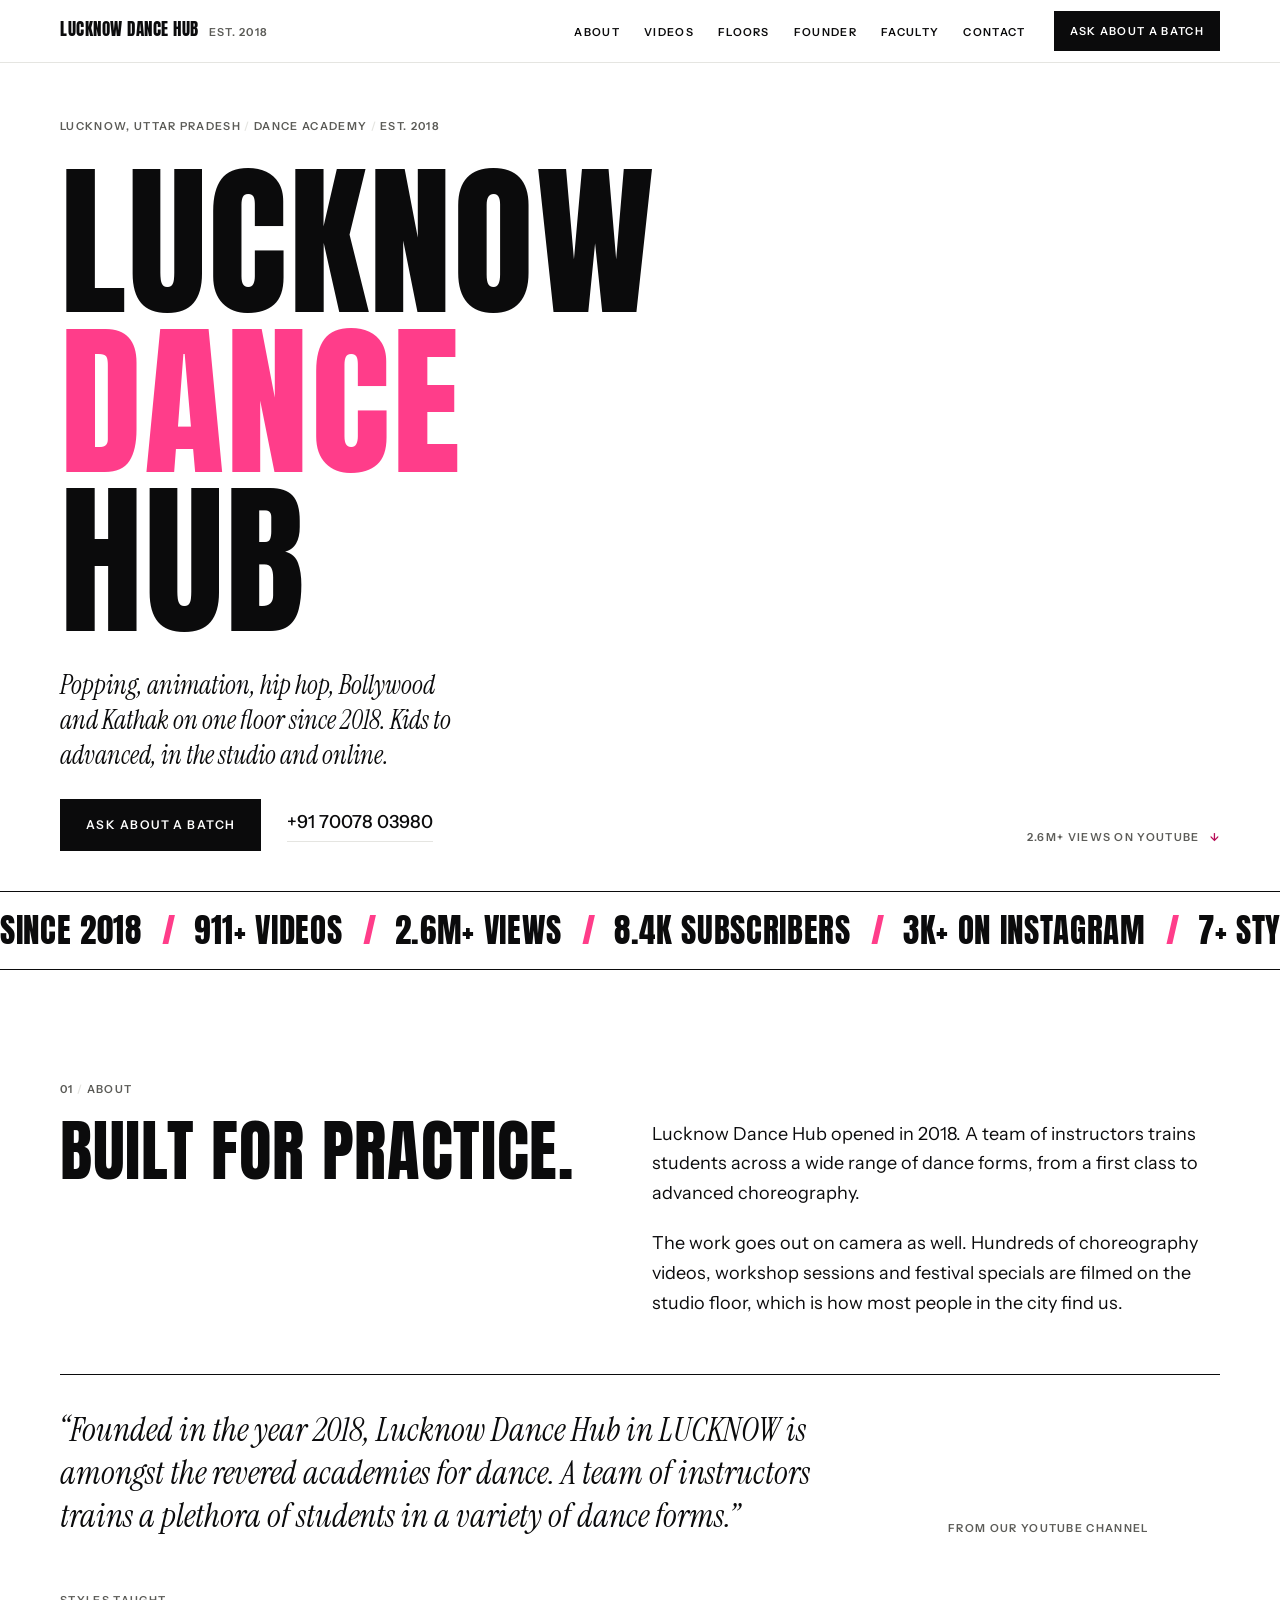
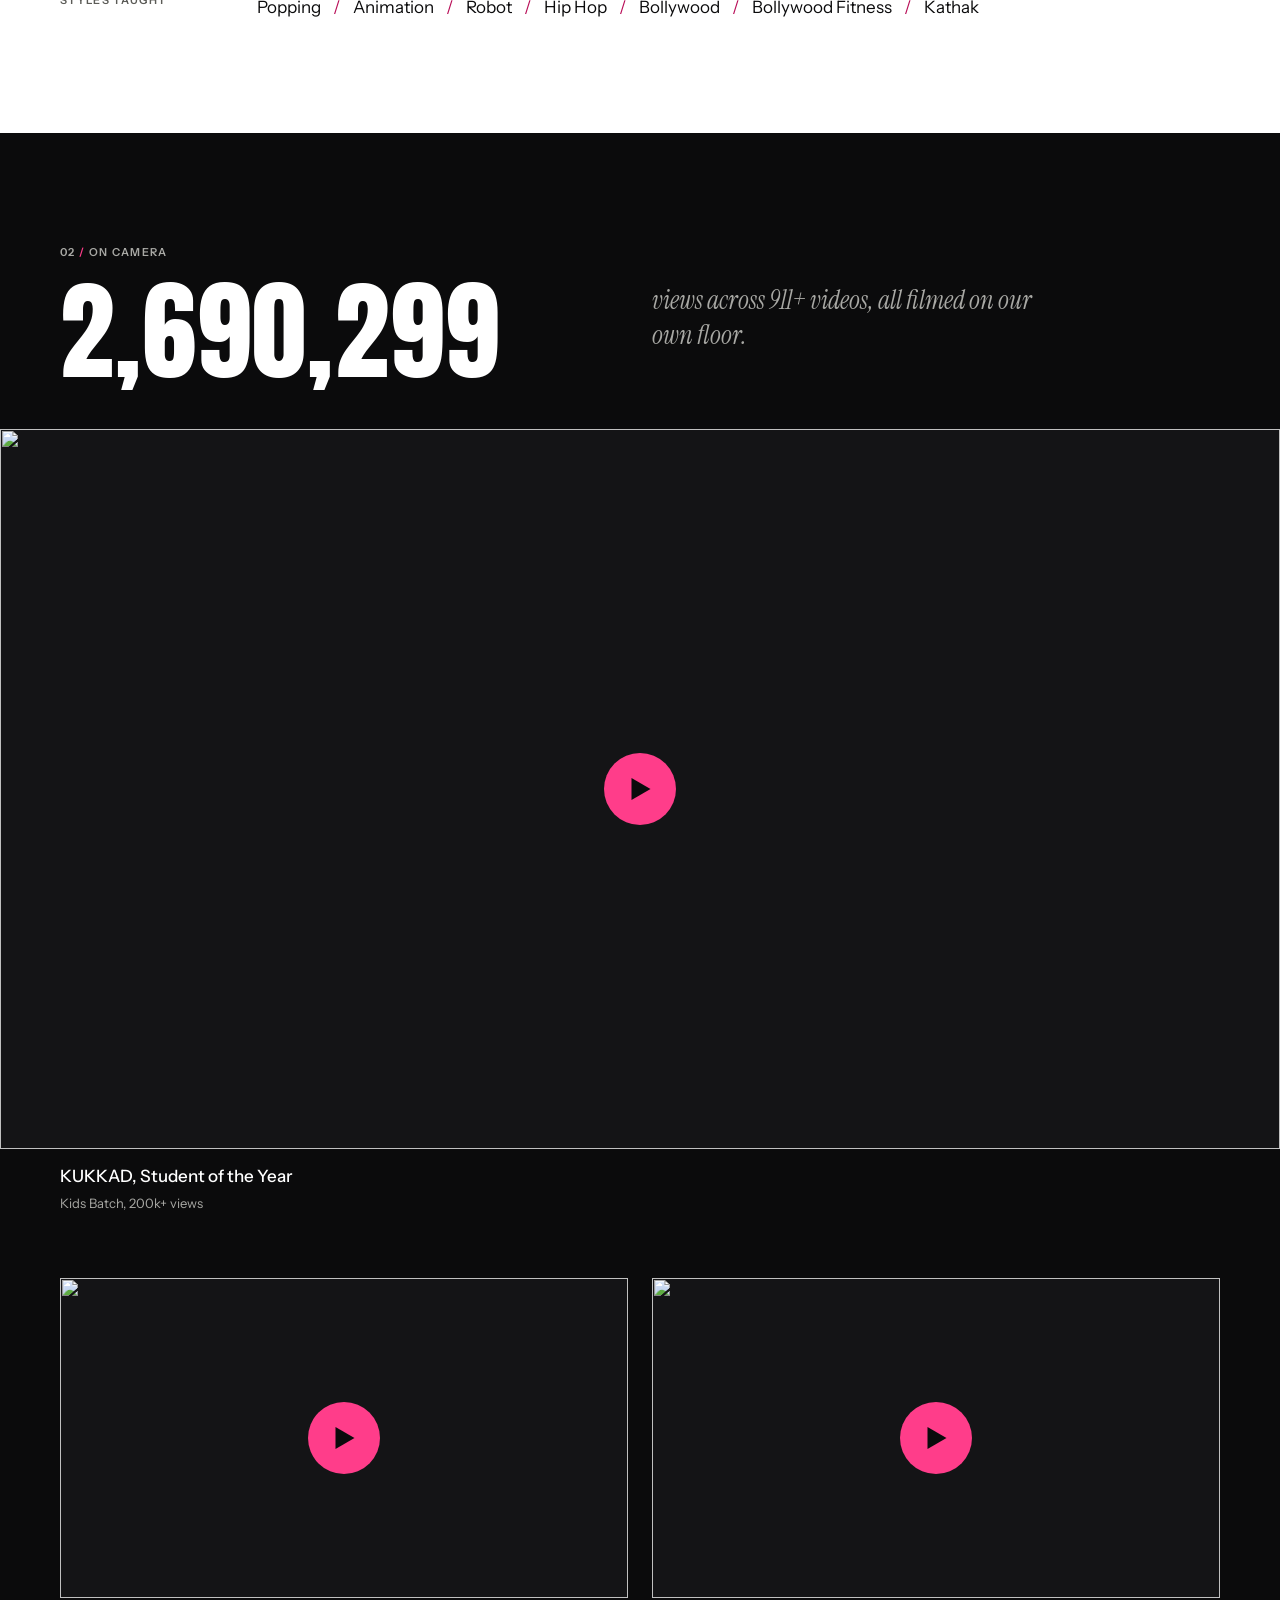
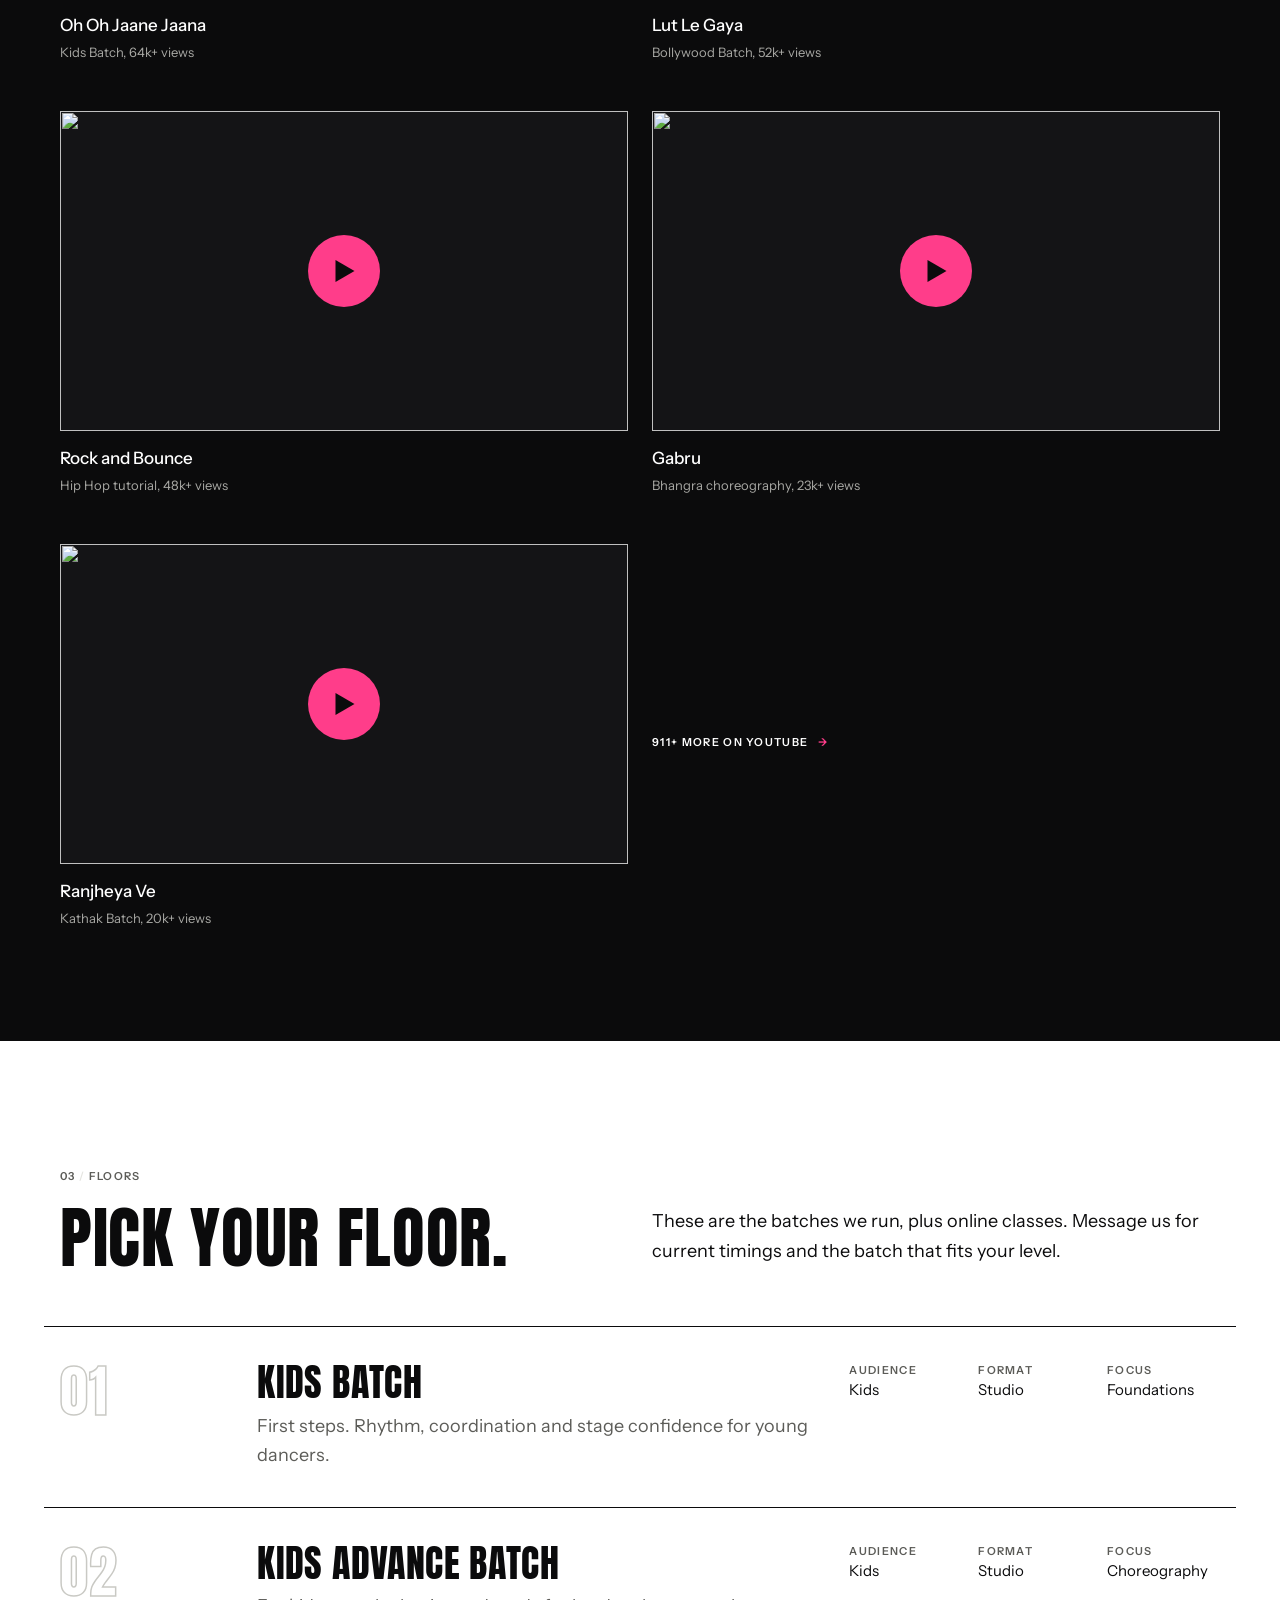
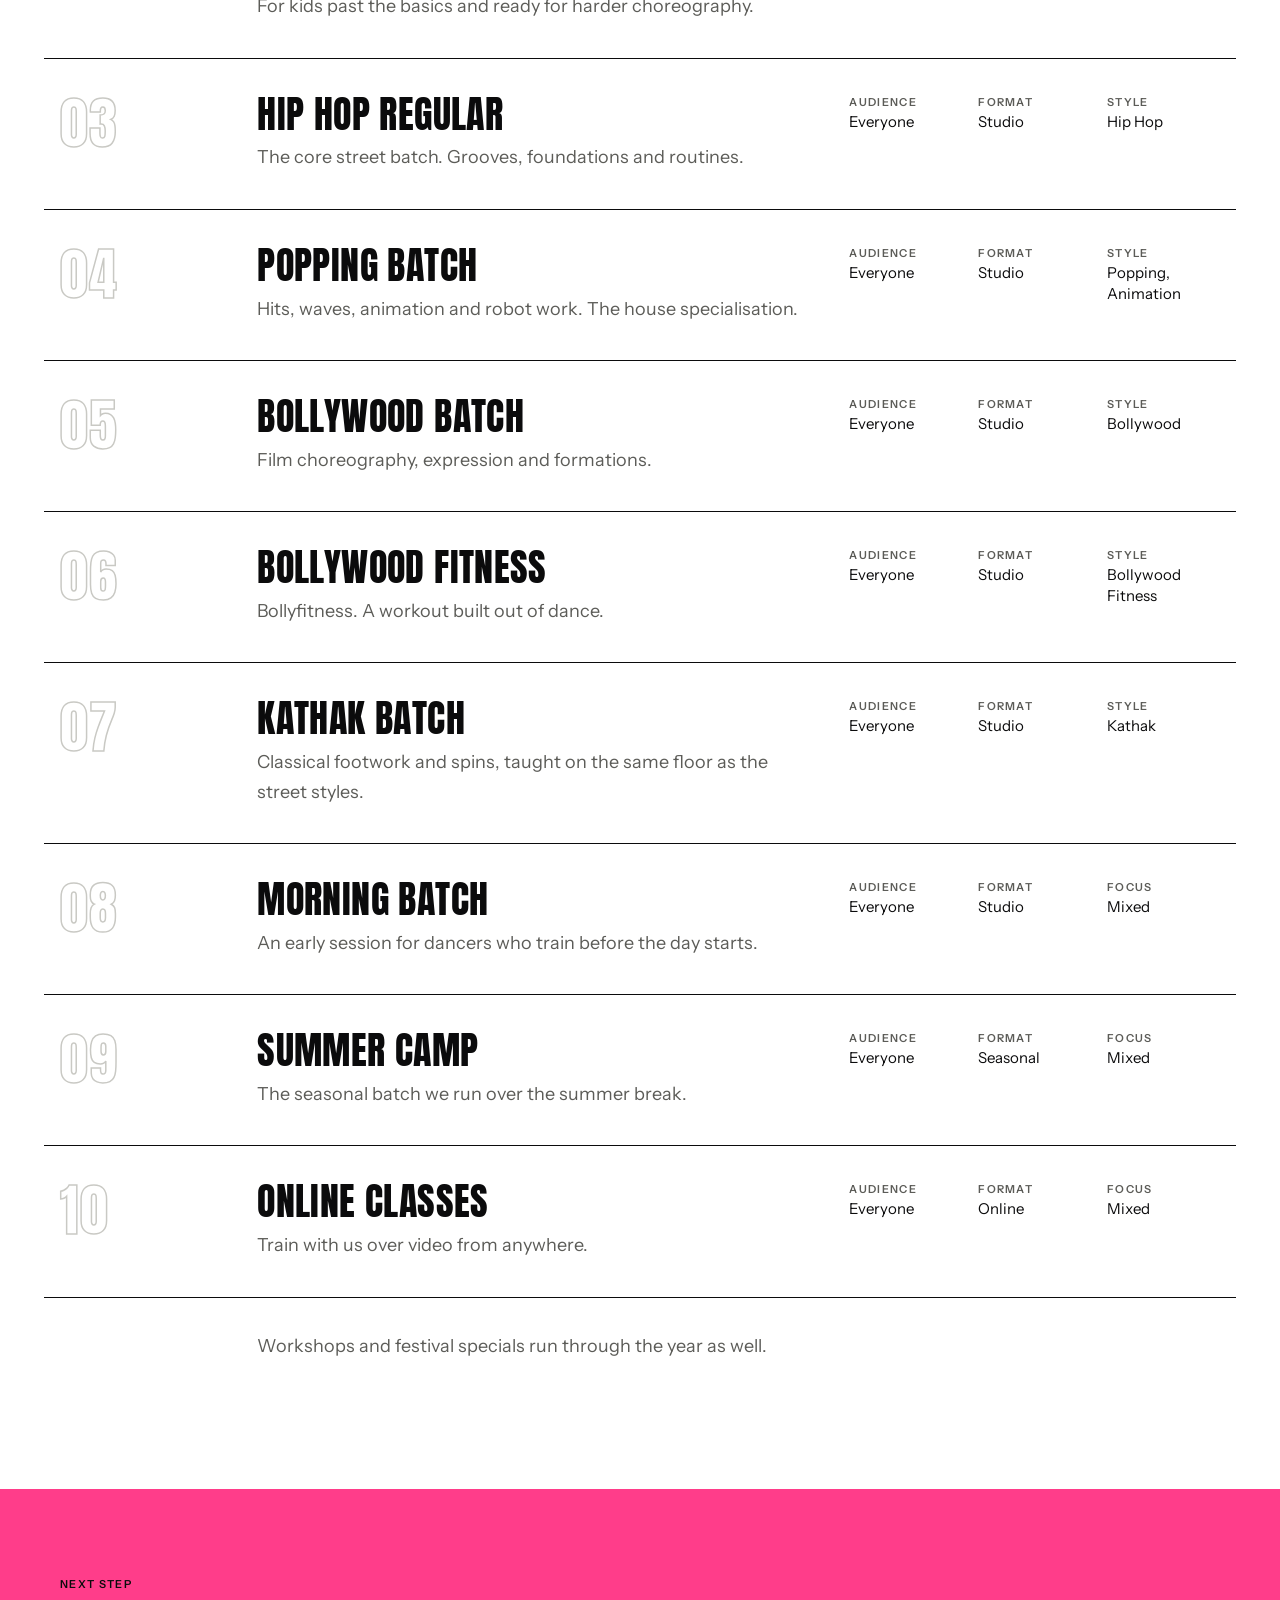
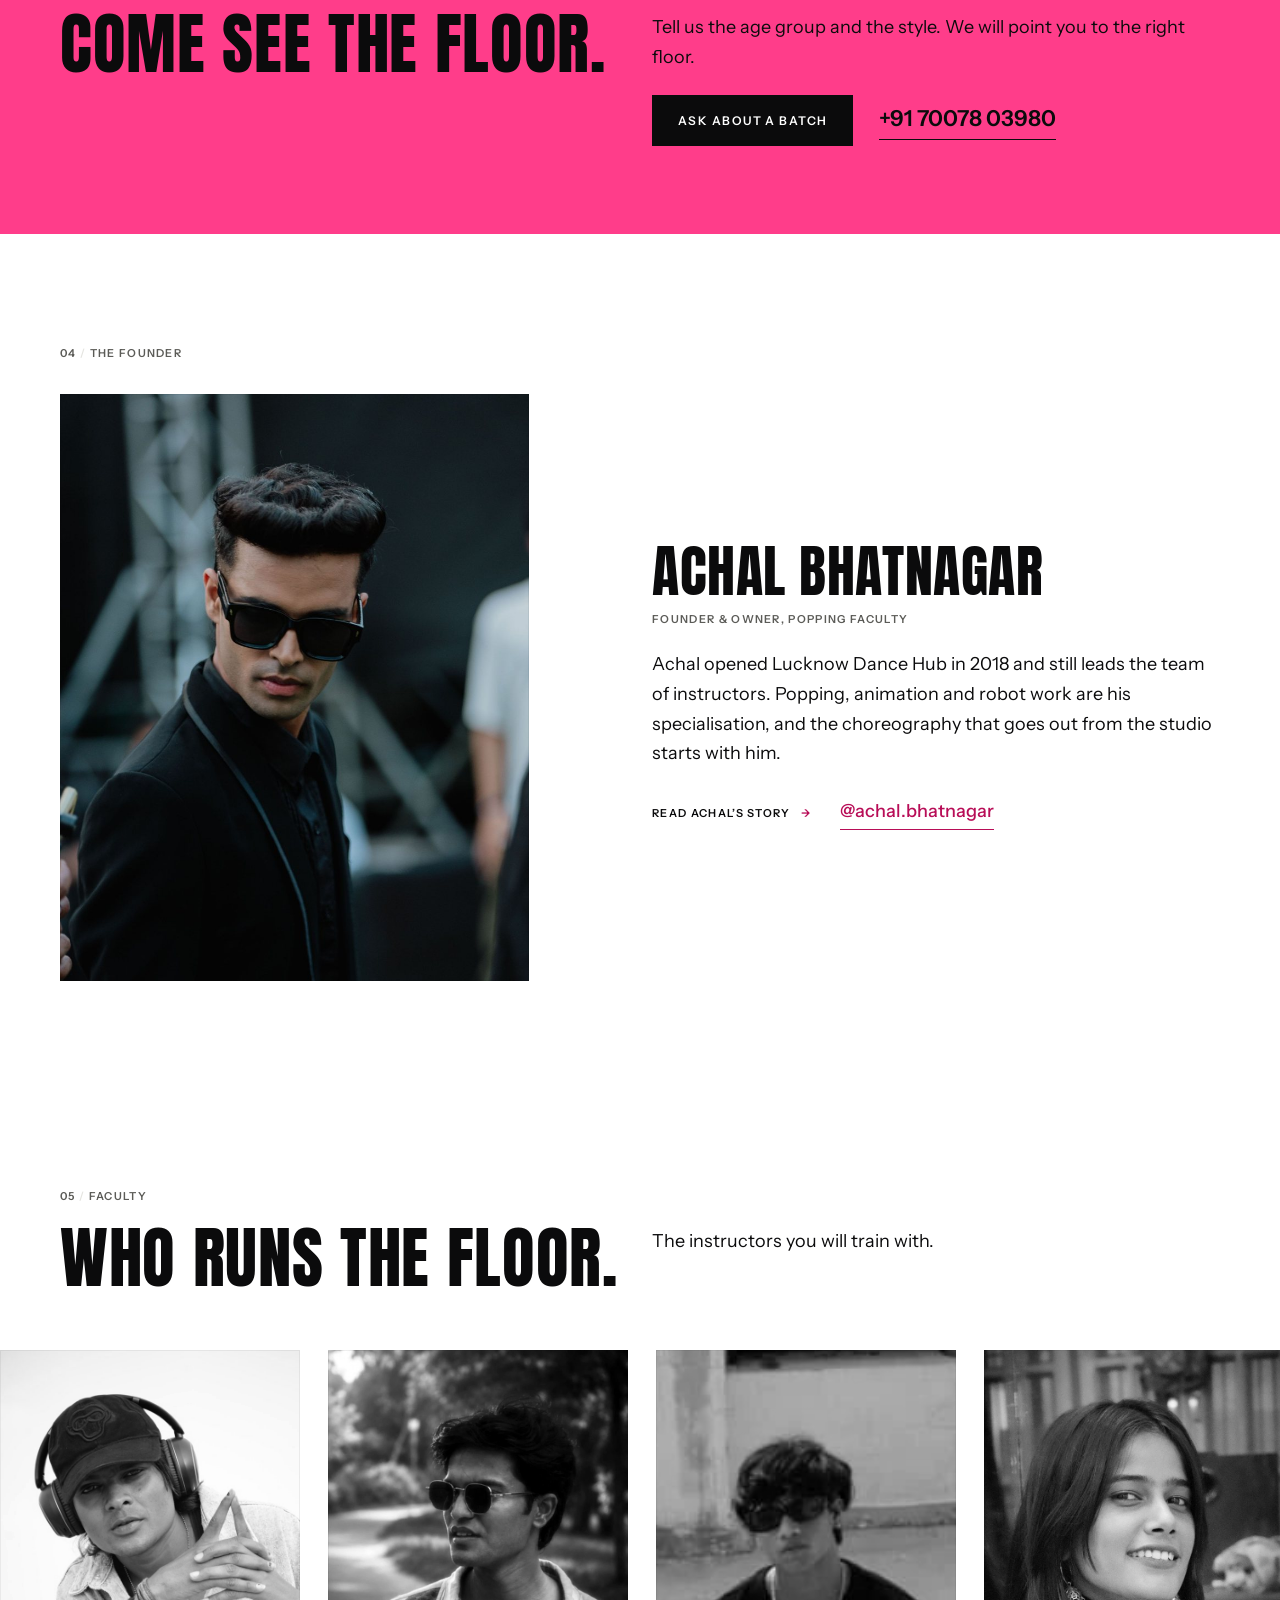
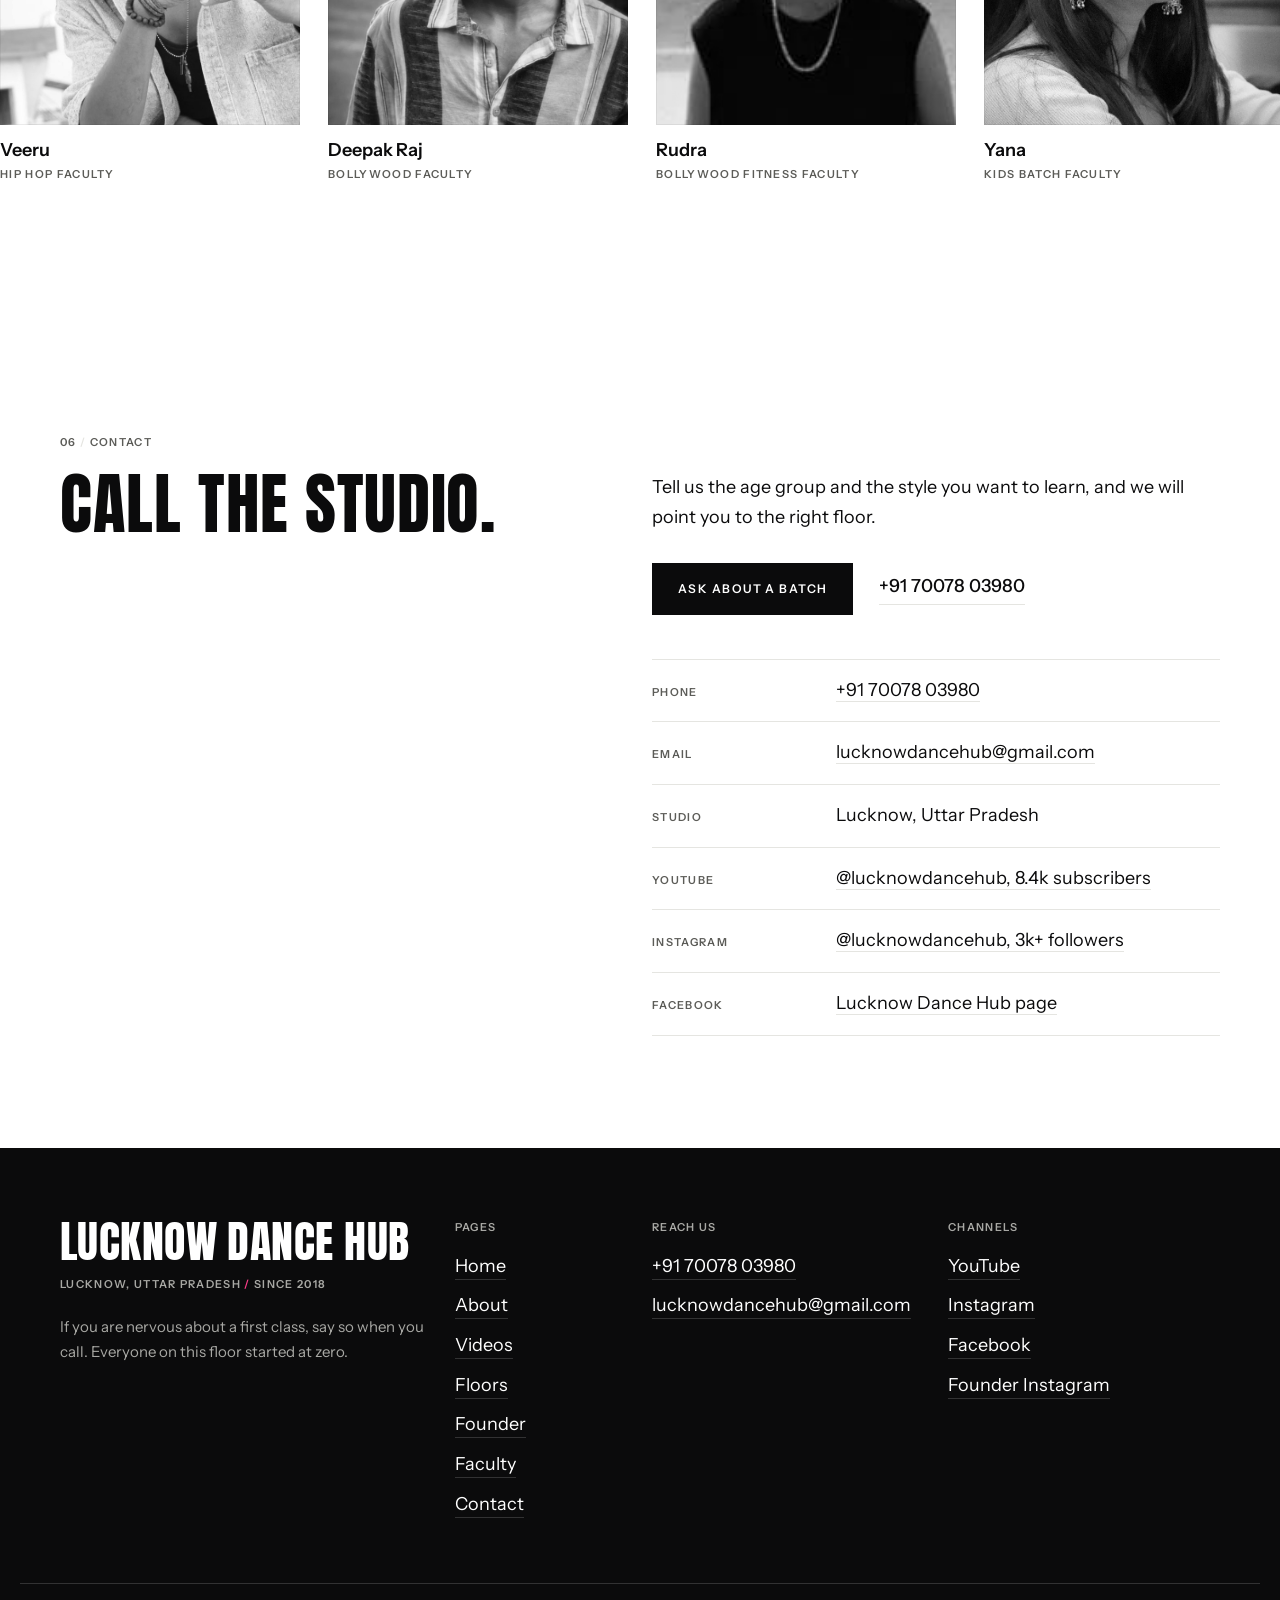
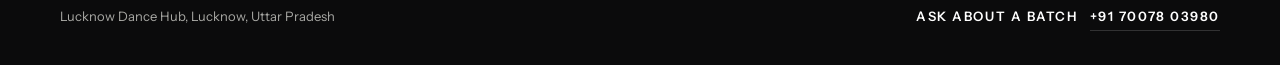
==== index.html @ edc6ee1b "Lucknow Dance Hub static site (v5) Co-Authored-By: Claude Fable 5 <noreply@anthropic.com>" ====
<!DOCTYPE html>
<html lang="en">
<head>
<meta charset="utf-8">
<meta name="viewport" content="width=device-width, initial-scale=1">
<title>Lucknow Dance Hub | Dance Academy in Lucknow Since 2018</title>
<meta name="description" content="Lucknow Dance Hub is a dance academy in Lucknow training students in popping, animation, hip hop, Bollywood and Kathak since 2018. Batches for kids through advanced, on the studio floor and online.">
<link rel="preconnect" href="https://fonts.googleapis.com">
<link rel="preconnect" href="https://fonts.gstatic.com" crossorigin>
<link href="https://fonts.googleapis.com/css2?family=Anton&family=Instrument+Sans:wght@400;500;600&family=Instrument+Serif:ital@1&display=swap" rel="stylesheet">
<link rel="stylesheet" href="styles.css">
<link rel="icon" href="data:image/svg+xml,%3Csvg xmlns='http://www.w3.org/2000/svg' viewBox='0 0 32 32'%3E%3Crect width='32' height='32' fill='%230B0B0C'/%3E%3Ctext x='16' y='24' font-family='Impact,sans-serif' font-size='22' text-anchor='middle' fill='%23FF3D8A'%3EL%3C/text%3E%3C/svg%3E">
<noscript><style>.reveal { opacity: 1 !important; transform: none !important; }</style></noscript>
  <link rel="icon" type="image/svg+xml" href="favicon.svg">
  <meta property="og:title" content="Lucknow Dance Hub | Dance Academy in Lucknow Since 2018">
  <meta property="og:description" content="Popping, animation, hip hop, Bollywood and Kathak in Lucknow. 10 batches, kids through advanced, since 2018. Ask about a batch: +91 70078 03980">
  <meta property="og:type" content="website">
  <meta name="theme-color" content="#0B0B0C">
</head>
<body>
<a class="skip-link" href="#main">Skip to main content</a>

<header class="head">
  <div class="wrap head__inner">
    <a class="brand" href="index.html">
      <span class="brand__name">Lucknow Dance Hub</span>
      <span class="brand__est label">Est. 2018</span>
    </a>
    <button class="nav-toggle" type="button" aria-expanded="false" aria-controls="site-nav">
      <span class="nav-toggle__text">Menu</span>
    </button>
    <nav class="nav" id="site-nav" aria-label="Primary">
      <ul class="nav__list">
        <li><a href="#about">About</a></li>
        <li><a href="#videos">Videos</a></li>
        <li><a href="#floors">Floors</a></li>
        <li><a href="#founder">Founder</a></li>
        <li><a href="#faculty">Faculty</a></li>
        <li><a href="#contact">Contact</a></li>
      </ul>
      <a class="btn btn--nav" href="#contact">ASK ABOUT A BATCH</a>
    </nav>
  </div>
</header>

<main id="main">

  <section class="hero" aria-labelledby="hero-h">
    <div class="wrap hero__inner">
      <p class="label hero__place">Lucknow, Uttar Pradesh <span class="slash" aria-hidden="true">/</span> Dance academy <span class="slash" aria-hidden="true">/</span> Est. 2018</p>

      <h1 class="wordmark" id="hero-h">
        <span class="wordmark__line"><span class="wordmark__in">Lucknow</span></span>
        <span class="wordmark__line"><span class="wordmark__in wordmark__in--accent">Dance</span></span>
        <span class="wordmark__line"><span class="wordmark__in">Hub</span></span>
      </h1>

      <div class="grid hero__foot">
        <div class="hero__lede">
          <p class="deck">Popping, animation, hip hop, Bollywood and Kathak on one floor since 2018. Kids to advanced, in the studio and online.</p>
          <div class="convert">
            <a class="btn" href="#contact">ASK ABOUT A BATCH</a>
            <a class="convert__tel" href="tel:+917007803980">+91 70078 03980</a>
          </div>
        </div>
        <p class="hero__jump">
          <a class="label jump" href="#videos">2.6M+ views on YouTube <span class="jump__arrow" aria-hidden="true">&#8595;</span></a>
        </p>
      </div>
    </div>
  </section>

  <section class="ticker" aria-label="The academy in numbers">
    <div class="ticker__track">
      <ul class="ticker__seq">
        <li>Since 2018 <span class="slash slash--accent" aria-hidden="true">/</span></li>
        <li>911+ videos <span class="slash slash--accent" aria-hidden="true">/</span></li>
        <li>2.6M+ views <span class="slash slash--accent" aria-hidden="true">/</span></li>
        <li>8.4k subscribers <span class="slash slash--accent" aria-hidden="true">/</span></li>
        <li>3k+ on Instagram <span class="slash slash--accent" aria-hidden="true">/</span></li>
        <li>7+ styles <span class="slash slash--accent" aria-hidden="true">/</span></li>
      </ul>
      <ul class="ticker__seq ticker__seq--dupe" aria-hidden="true">
        <li>Since 2018 <span class="slash slash--accent">/</span></li>
        <li>911+ videos <span class="slash slash--accent">/</span></li>
        <li>2.6M+ views <span class="slash slash--accent">/</span></li>
        <li>8.4k subscribers <span class="slash slash--accent">/</span></li>
        <li>3k+ on Instagram <span class="slash slash--accent">/</span></li>
        <li>7+ styles <span class="slash slash--accent">/</span></li>
      </ul>
      <ul class="ticker__seq ticker__seq--dupe" aria-hidden="true">
        <li>Since 2018 <span class="slash slash--accent">/</span></li>
        <li>911+ videos <span class="slash slash--accent">/</span></li>
        <li>2.6M+ views <span class="slash slash--accent">/</span></li>
        <li>8.4k subscribers <span class="slash slash--accent">/</span></li>
        <li>3k+ on Instagram <span class="slash slash--accent">/</span></li>
        <li>7+ styles <span class="slash slash--accent">/</span></li>
      </ul>
      <ul class="ticker__seq ticker__seq--dupe" aria-hidden="true">
        <li>Since 2018 <span class="slash slash--accent">/</span></li>
        <li>911+ videos <span class="slash slash--accent">/</span></li>
        <li>2.6M+ views <span class="slash slash--accent">/</span></li>
        <li>8.4k subscribers <span class="slash slash--accent">/</span></li>
        <li>3k+ on Instagram <span class="slash slash--accent">/</span></li>
        <li>7+ styles <span class="slash slash--accent">/</span></li>
      </ul>
    </div>
  </section>

  <section class="section section--about" id="about" aria-labelledby="about-h">
    <div class="wrap">
      <div class="grid shead reveal">
        <p class="label eyebrow">01 <span class="slash" aria-hidden="true">/</span> About</p>
        <h2 class="h2 shead__h" id="about-h">Built for practice.</h2>
        <div class="shead__body prose">
          <p>Lucknow Dance Hub opened in 2018. A team of instructors trains students across a wide range of dance forms, from a first class to advanced choreography.</p>
          <p>The work goes out on camera as well. Hundreds of choreography videos, workshop sessions and festival specials are filmed on the studio floor, which is how most people in the city find us.</p>
        </div>
      </div>

      <figure class="grid quote reveal">
        <blockquote class="quote__body">
          <p>&ldquo;Founded in the year 2018, Lucknow Dance Hub in LUCKNOW is amongst the revered academies for dance. A team of instructors trains a plethora of students in a variety of dance forms.&rdquo;</p>
        </blockquote>
        <figcaption class="label quote__src">From our YouTube channel</figcaption>
      </figure>

      <div class="grid styles-block reveal">
        <p class="label styles-block__k">Styles taught</p>
        <ul class="styles">
          <li>Popping</li>
          <li>Animation</li>
          <li>Robot</li>
          <li>Hip Hop</li>
          <li>Bollywood</li>
          <li>Bollywood Fitness</li>
          <li>Kathak</li>
        </ul>
      </div>
    </div>
  </section>

  <section class="room" id="videos" aria-labelledby="videos-h">
    <div class="wrap">
      <div class="grid shead shead--inv reveal">
        <p class="label eyebrow eyebrow--inv">02 <span class="slash slash--accent" aria-hidden="true">/</span> On camera</p>
        <h2 class="giant room__h" id="videos-h">2,690,299</h2>
        <p class="deck room__deck">views across 911+ videos, all filmed on our own floor.</p>
      </div>
    </div>

    <div class="room__lead reveal">
      <div class="video__frame">
        <button class="facade" type="button" data-video="5eZOamqK63Q" data-title="KUKKAD from Student of the Year, Kids Batch choreography at Lucknow Dance Hub, YouTube video">
          <img class="facade__img" src="https://i.ytimg.com/vi/5eZOamqK63Q/maxresdefault.jpg" onerror="this.onerror=null;this.src='https://i.ytimg.com/vi/5eZOamqK63Q/hqdefault.jpg';" alt="" width="1280" height="720" loading="lazy" decoding="async">
          <span class="facade__play" aria-hidden="true"></span>
          <span class="sr">Play the video KUKKAD, Student of the Year</span>
        </button>
      </div>
    </div>

    <div class="wrap">
      <p class="video__cap video__cap--lead">
        <span class="video__title">KUKKAD, Student of the Year</span>
        <span class="video__meta">Kids Batch, 200k+ views</span>
      </p>

      <div class="grid videos">
        <article class="video reveal">
          <div class="video__frame">
            <button class="facade" type="button" data-video="ECBl2_UV7-Y" data-title="Oh Oh Jaane Jaana, Kids Batch choreography at Lucknow Dance Hub, YouTube video">
              <img class="facade__img" src="https://i.ytimg.com/vi/ECBl2_UV7-Y/maxresdefault.jpg" onerror="this.onerror=null;this.src='https://i.ytimg.com/vi/ECBl2_UV7-Y/hqdefault.jpg';" alt="" width="1280" height="720" loading="lazy" decoding="async">
              <span class="facade__play" aria-hidden="true"></span>
              <span class="sr">Play the video Oh Oh Jaane Jaana</span>
            </button>
          </div>
          <p class="video__cap">
            <span class="video__title">Oh Oh Jaane Jaana</span>
            <span class="video__meta">Kids Batch, 64k+ views</span>
          </p>
        </article>

        <article class="video reveal">
          <div class="video__frame">
            <button class="facade" type="button" data-video="gWxWjFNRtYQ" data-title="Lut Le Gaya, Bollywood Batch choreography at Lucknow Dance Hub, YouTube video">
              <img class="facade__img" src="https://i.ytimg.com/vi/gWxWjFNRtYQ/maxresdefault.jpg" onerror="this.onerror=null;this.src='https://i.ytimg.com/vi/gWxWjFNRtYQ/hqdefault.jpg';" alt="" width="1280" height="720" loading="lazy" decoding="async">
              <span class="facade__play" aria-hidden="true"></span>
              <span class="sr">Play the video Lut Le Gaya</span>
            </button>
          </div>
          <p class="video__cap">
            <span class="video__title">Lut Le Gaya</span>
            <span class="video__meta">Bollywood Batch, 52k+ views</span>
          </p>
        </article>

        <article class="video reveal">
          <div class="video__frame">
            <button class="facade" type="button" data-video="rCGmhyRdRRU" data-title="Rock and Bounce hip hop tutorial from Lucknow Dance Hub, YouTube video">
              <img class="facade__img" src="https://i.ytimg.com/vi/rCGmhyRdRRU/maxresdefault.jpg" onerror="this.onerror=null;this.src='https://i.ytimg.com/vi/rCGmhyRdRRU/hqdefault.jpg';" alt="" width="1280" height="720" loading="lazy" decoding="async">
              <span class="facade__play" aria-hidden="true"></span>
              <span class="sr">Play the video Rock and Bounce</span>
            </button>
          </div>
          <p class="video__cap">
            <span class="video__title">Rock and Bounce</span>
            <span class="video__meta">Hip Hop tutorial, 48k+ views</span>
          </p>
        </article>

        <article class="video reveal">
          <div class="video__frame">
            <button class="facade" type="button" data-video="UJfcWjksKNE" data-title="Gabru bhangra choreography at Lucknow Dance Hub, YouTube video">
              <img class="facade__img" src="https://i.ytimg.com/vi/UJfcWjksKNE/maxresdefault.jpg" onerror="this.onerror=null;this.src='https://i.ytimg.com/vi/UJfcWjksKNE/hqdefault.jpg';" alt="" width="1280" height="720" loading="lazy" decoding="async">
              <span class="facade__play" aria-hidden="true"></span>
              <span class="sr">Play the video Gabru</span>
            </button>
          </div>
          <p class="video__cap">
            <span class="video__title">Gabru</span>
            <span class="video__meta">Bhangra choreography, 23k+ views</span>
          </p>
        </article>

        <article class="video reveal">
          <div class="video__frame">
            <button class="facade" type="button" data-video="slELyX6YMCg" data-title="Ranjheya Ve, Kathak Batch choreography at Lucknow Dance Hub, YouTube video">
              <img class="facade__img" src="https://i.ytimg.com/vi/slELyX6YMCg/maxresdefault.jpg" onerror="this.onerror=null;this.src='https://i.ytimg.com/vi/slELyX6YMCg/hqdefault.jpg';" alt="" width="1280" height="720" loading="lazy" decoding="async">
              <span class="facade__play" aria-hidden="true"></span>
              <span class="sr">Play the video Ranjheya Ve</span>
            </button>
          </div>
          <p class="video__cap">
            <span class="video__title">Ranjheya Ve</span>
            <span class="video__meta">Kathak Batch, 20k+ views</span>
          </p>
        </article>

        <p class="more reveal">
          <a class="label arrow arrow--inv" href="https://www.youtube.com/@lucknowdancehub" target="_blank" rel="noopener">911+ more on YouTube <span class="arrow__mark" aria-hidden="true">&#8594;</span></a>
        </p>
      </div>
    </div>
  </section>

  <section class="section section--floors" id="floors" aria-labelledby="floors-h">
    <div class="wrap">
      <div class="grid shead reveal">
        <p class="label eyebrow">03 <span class="slash" aria-hidden="true">/</span> Floors</p>
        <h2 class="h2 shead__h" id="floors-h">Pick your floor.</h2>
        <div class="shead__body prose">
          <p>These are the batches we run, plus online classes. Message us for current timings and the batch that fits your level.</p>
        </div>
      </div>

      <ol class="floors">
        <li class="floor grid reveal">
          <p class="floor__num" aria-hidden="true">01</p>
          <div class="floor__main">
            <h3 class="floor__name">Kids Batch</h3>
            <p class="floor__desc">First steps. Rhythm, coordination and stage confidence for young dancers.</p>
          </div>
          <dl class="floor__meta">
            <div><dt class="label">Audience</dt><dd>Kids</dd></div>
            <div><dt class="label">Format</dt><dd>Studio</dd></div>
            <div><dt class="label">Focus</dt><dd>Foundations</dd></div>
          </dl>
        </li>
        <li class="floor grid reveal">
          <p class="floor__num" aria-hidden="true">02</p>
          <div class="floor__main">
            <h3 class="floor__name">Kids Advance Batch</h3>
            <p class="floor__desc">For kids past the basics and ready for harder choreography.</p>
          </div>
          <dl class="floor__meta">
            <div><dt class="label">Audience</dt><dd>Kids</dd></div>
            <div><dt class="label">Format</dt><dd>Studio</dd></div>
            <div><dt class="label">Focus</dt><dd>Choreography</dd></div>
          </dl>
        </li>
        <li class="floor grid reveal">
          <p class="floor__num" aria-hidden="true">03</p>
          <div class="floor__main">
            <h3 class="floor__name">Hip Hop Regular</h3>
            <p class="floor__desc">The core street batch. Grooves, foundations and routines.</p>
          </div>
          <dl class="floor__meta">
            <div><dt class="label">Audience</dt><dd>Everyone</dd></div>
            <div><dt class="label">Format</dt><dd>Studio</dd></div>
            <div><dt class="label">Style</dt><dd>Hip Hop</dd></div>
          </dl>
        </li>
        <li class="floor grid reveal">
          <p class="floor__num" aria-hidden="true">04</p>
          <div class="floor__main">
            <h3 class="floor__name">Popping Batch</h3>
            <p class="floor__desc">Hits, waves, animation and robot work. The house specialisation.</p>
          </div>
          <dl class="floor__meta">
            <div><dt class="label">Audience</dt><dd>Everyone</dd></div>
            <div><dt class="label">Format</dt><dd>Studio</dd></div>
            <div><dt class="label">Style</dt><dd>Popping, Animation</dd></div>
          </dl>
        </li>
        <li class="floor grid reveal">
          <p class="floor__num" aria-hidden="true">05</p>
          <div class="floor__main">
            <h3 class="floor__name">Bollywood Batch</h3>
            <p class="floor__desc">Film choreography, expression and formations.</p>
          </div>
          <dl class="floor__meta">
            <div><dt class="label">Audience</dt><dd>Everyone</dd></div>
            <div><dt class="label">Format</dt><dd>Studio</dd></div>
            <div><dt class="label">Style</dt><dd>Bollywood</dd></div>
          </dl>
        </li>
        <li class="floor grid reveal">
          <p class="floor__num" aria-hidden="true">06</p>
          <div class="floor__main">
            <h3 class="floor__name">Bollywood Fitness</h3>
            <p class="floor__desc">Bollyfitness. A workout built out of dance.</p>
          </div>
          <dl class="floor__meta">
            <div><dt class="label">Audience</dt><dd>Everyone</dd></div>
            <div><dt class="label">Format</dt><dd>Studio</dd></div>
            <div><dt class="label">Style</dt><dd>Bollywood Fitness</dd></div>
          </dl>
        </li>
        <li class="floor grid reveal">
          <p class="floor__num" aria-hidden="true">07</p>
          <div class="floor__main">
            <h3 class="floor__name">Kathak Batch</h3>
            <p class="floor__desc">Classical footwork and spins, taught on the same floor as the street styles.</p>
          </div>
          <dl class="floor__meta">
            <div><dt class="label">Audience</dt><dd>Everyone</dd></div>
            <div><dt class="label">Format</dt><dd>Studio</dd></div>
            <div><dt class="label">Style</dt><dd>Kathak</dd></div>
          </dl>
        </li>
        <li class="floor grid reveal">
          <p class="floor__num" aria-hidden="true">08</p>
          <div class="floor__main">
            <h3 class="floor__name">Morning Batch</h3>
            <p class="floor__desc">An early session for dancers who train before the day starts.</p>
          </div>
          <dl class="floor__meta">
            <div><dt class="label">Audience</dt><dd>Everyone</dd></div>
            <div><dt class="label">Format</dt><dd>Studio</dd></div>
            <div><dt class="label">Focus</dt><dd>Mixed</dd></div>
          </dl>
        </li>
        <li class="floor grid reveal">
          <p class="floor__num" aria-hidden="true">09</p>
          <div class="floor__main">
            <h3 class="floor__name">Summer Camp</h3>
            <p class="floor__desc">The seasonal batch we run over the summer break.</p>
          </div>
          <dl class="floor__meta">
            <div><dt class="label">Audience</dt><dd>Everyone</dd></div>
            <div><dt class="label">Format</dt><dd>Seasonal</dd></div>
            <div><dt class="label">Focus</dt><dd>Mixed</dd></div>
          </dl>
        </li>
        <li class="floor grid reveal">
          <p class="floor__num" aria-hidden="true">10</p>
          <div class="floor__main">
            <h3 class="floor__name">Online Classes</h3>
            <p class="floor__desc">Train with us over video from anywhere.</p>
          </div>
          <dl class="floor__meta">
            <div><dt class="label">Audience</dt><dd>Everyone</dd></div>
            <div><dt class="label">Format</dt><dd>Online</dd></div>
            <div><dt class="label">Focus</dt><dd>Mixed</dd></div>
          </dl>
        </li>
      </ol>

      <div class="grid">
        <p class="note">Workshops and festival specials run through the year as well.</p>
      </div>
    </div>
  </section>

  <section class="cta" aria-labelledby="cta-h">
    <div class="wrap grid cta__inner">
      <p class="label cta__eyebrow">Next step</p>
      <h2 class="h2 cta__h" id="cta-h">Come see the floor.</h2>
      <div class="cta__act">
        <p class="cta__note">Tell us the age group and the style. We will point you to the right floor.</p>
        <div class="convert convert--cta">
          <a class="btn btn--cta" href="tel:+917007803980">ASK ABOUT A BATCH</a>
          <a class="cta__tel" href="tel:+917007803980">+91 70078 03980</a>
        </div>
      </div>
    </div>
  </section>

  <section class="section section--founder" id="founder" aria-labelledby="founder-h">
    <div class="wrap">
      <p class="label eyebrow eyebrow--solo reveal">04 <span class="slash" aria-hidden="true">/</span> The founder</p>
      <div class="grid founder reveal">
        <figure class="portrait portrait--color">
          <span class="portrait__frame">
            <img class="portrait__img" style="--z:1.25; --fx:0.563; --fy:0.394;" src="assets/achal-bhatnagar.jpg" alt="Achal Bhatnagar, founder of Lucknow Dance Hub" width="1066" height="1600" loading="lazy" decoding="async">
          </span>
        </figure>
        <div class="founder__text">
          <h2 class="founder__name" id="founder-h">Achal Bhatnagar</h2>
          <p class="label founder__role">Founder &amp; Owner, Popping Faculty</p>
          <p class="prose founder__bio">Achal opened Lucknow Dance Hub in 2018 and still leads the team of instructors. Popping, animation and robot work are his specialisation, and the choreography that goes out from the studio starts with him.</p>
          <p class="founder__links">
            <a class="label arrow" href="founder.html">Read Achal&rsquo;s story <span class="arrow__mark" aria-hidden="true">&#8594;</span></a>
            <a class="founder__ig" href="https://www.instagram.com/achal.bhatnagar/" target="_blank" rel="noopener">@achal.bhatnagar</a>
          </p>
        </div>
      </div>
    </div>
  </section>

  <section class="section section--faculty" id="faculty" aria-labelledby="faculty-h">
    <div class="wrap">
      <div class="grid shead reveal">
        <p class="label eyebrow">05 <span class="slash" aria-hidden="true">/</span> Faculty</p>
        <h2 class="h2 shead__h" id="faculty-h">Who runs the floor.</h2>
        <div class="shead__body prose">
          <p>The instructors you will train with.</p>
        </div>
      </div>
    </div>

    <div class="mq">
      <div class="mq__track">
        <ul class="mq__set">
          <li class="fac">
            <figure class="fac__fig">
              <span class="fac__frame">
                <img class="fac__img" style="--z:1.35; --fx:0.322; --fy:0.325; --ax:40%;" src="assets/veeru.jpg" alt="Veeru, hip hop faculty at Lucknow Dance Hub" width="900" height="1600" loading="lazy" decoding="async">
              </span>
              <figcaption class="fac__cap">
                <span class="fac__name">Veeru</span>
                <span class="label fac__role">Hip Hop Faculty</span>
              </figcaption>
            </figure>
          </li>
          <li class="fac">
            <figure class="fac__fig">
              <span class="fac__frame">
                <img class="fac__img" style="--z:1.2; --fx:0.496; --fy:0.3;" src="assets/deepak-raj.jpg" alt="Deepak Raj, Bollywood faculty at Lucknow Dance Hub" width="908" height="1600" loading="lazy" decoding="async">
              </span>
              <figcaption class="fac__cap">
                <span class="fac__name">Deepak Raj</span>
                <span class="label fac__role">Bollywood Faculty</span>
              </figcaption>
            </figure>
          </li>
          <li class="fac">
            <figure class="fac__fig">
              <span class="fac__frame">
                <img class="fac__img" style="--z:3.9; --fx:0.515; --fy:0.391;" src="assets/rudra.jpg" alt="Rudra, Bollywood fitness faculty at Lucknow Dance Hub" width="720" height="1280" loading="lazy" decoding="async">
              </span>
              <figcaption class="fac__cap">
                <span class="fac__name">Rudra</span>
                <span class="label fac__role">Bollywood Fitness Faculty</span>
              </figcaption>
            </figure>
          </li>
          <li class="fac">
            <figure class="fac__fig">
              <span class="fac__frame">
                <img class="fac__img" style="--z:1.02; --fx:0.542; --fy:0.332; --ax:54%;" src="assets/yana.jpg" alt="Yana, kids batch faculty at Lucknow Dance Hub" width="720" height="1280" loading="lazy" decoding="async">
              </span>
              <figcaption class="fac__cap">
                <span class="fac__name">Yana</span>
                <span class="label fac__role">Kids Batch Faculty</span>
              </figcaption>
            </figure>
          </li>
        </ul>
        <ul class="mq__set mq__set--dupe" aria-hidden="true">
          <li class="fac">
            <figure class="fac__fig">
              <span class="fac__frame">
                <img class="fac__img" style="--z:1.35; --fx:0.322; --fy:0.325; --ax:40%;" src="assets/veeru.jpg" alt="" width="900" height="1600" loading="lazy" decoding="async">
              </span>
              <figcaption class="fac__cap">
                <span class="fac__name">Veeru</span>
                <span class="label fac__role">Hip Hop Faculty</span>
              </figcaption>
            </figure>
          </li>
          <li class="fac">
            <figure class="fac__fig">
              <span class="fac__frame">
                <img class="fac__img" style="--z:1.2; --fx:0.496; --fy:0.3;" src="assets/deepak-raj.jpg" alt="" width="908" height="1600" loading="lazy" decoding="async">
              </span>
              <figcaption class="fac__cap">
                <span class="fac__name">Deepak Raj</span>
                <span class="label fac__role">Bollywood Faculty</span>
              </figcaption>
            </figure>
          </li>
          <li class="fac">
            <figure class="fac__fig">
              <span class="fac__frame">
                <img class="fac__img" style="--z:3.9; --fx:0.515; --fy:0.391;" src="assets/rudra.jpg" alt="" width="720" height="1280" loading="lazy" decoding="async">
              </span>
              <figcaption class="fac__cap">
                <span class="fac__name">Rudra</span>
                <span class="label fac__role">Bollywood Fitness Faculty</span>
              </figcaption>
            </figure>
          </li>
          <li class="fac">
            <figure class="fac__fig">
              <span class="fac__frame">
                <img class="fac__img" style="--z:1.02; --fx:0.542; --fy:0.332; --ax:54%;" src="assets/yana.jpg" alt="" width="720" height="1280" loading="lazy" decoding="async">
              </span>
              <figcaption class="fac__cap">
                <span class="fac__name">Yana</span>
                <span class="label fac__role">Kids Batch Faculty</span>
              </figcaption>
            </figure>
          </li>
        </ul>
        <ul class="mq__set mq__set--dupe" aria-hidden="true">
          <li class="fac">
            <figure class="fac__fig">
              <span class="fac__frame">
                <img class="fac__img" style="--z:1.35; --fx:0.322; --fy:0.325; --ax:40%;" src="assets/veeru.jpg" alt="" width="900" height="1600" loading="lazy" decoding="async">
              </span>
              <figcaption class="fac__cap">
                <span class="fac__name">Veeru</span>
                <span class="label fac__role">Hip Hop Faculty</span>
              </figcaption>
            </figure>
          </li>
          <li class="fac">
            <figure class="fac__fig">
              <span class="fac__frame">
                <img class="fac__img" style="--z:1.2; --fx:0.496; --fy:0.3;" src="assets/deepak-raj.jpg" alt="" width="908" height="1600" loading="lazy" decoding="async">
              </span>
              <figcaption class="fac__cap">
                <span class="fac__name">Deepak Raj</span>
                <span class="label fac__role">Bollywood Faculty</span>
              </figcaption>
            </figure>
          </li>
          <li class="fac">
            <figure class="fac__fig">
              <span class="fac__frame">
                <img class="fac__img" style="--z:3.9; --fx:0.515; --fy:0.391;" src="assets/rudra.jpg" alt="" width="720" height="1280" loading="lazy" decoding="async">
              </span>
              <figcaption class="fac__cap">
                <span class="fac__name">Rudra</span>
                <span class="label fac__role">Bollywood Fitness Faculty</span>
              </figcaption>
            </figure>
          </li>
          <li class="fac">
            <figure class="fac__fig">
              <span class="fac__frame">
                <img class="fac__img" style="--z:1.02; --fx:0.542; --fy:0.332; --ax:54%;" src="assets/yana.jpg" alt="" width="720" height="1280" loading="lazy" decoding="async">
              </span>
              <figcaption class="fac__cap">
                <span class="fac__name">Yana</span>
                <span class="label fac__role">Kids Batch Faculty</span>
              </figcaption>
            </figure>
          </li>
        </ul>
        <ul class="mq__set mq__set--dupe" aria-hidden="true">
          <li class="fac">
            <figure class="fac__fig">
              <span class="fac__frame">
                <img class="fac__img" style="--z:1.35; --fx:0.322; --fy:0.325; --ax:40%;" src="assets/veeru.jpg" alt="" width="900" height="1600" loading="lazy" decoding="async">
              </span>
              <figcaption class="fac__cap">
                <span class="fac__name">Veeru</span>
                <span class="label fac__role">Hip Hop Faculty</span>
              </figcaption>
            </figure>
          </li>
          <li class="fac">
            <figure class="fac__fig">
              <span class="fac__frame">
                <img class="fac__img" style="--z:1.2; --fx:0.496; --fy:0.3;" src="assets/deepak-raj.jpg" alt="" width="908" height="1600" loading="lazy" decoding="async">
              </span>
              <figcaption class="fac__cap">
                <span class="fac__name">Deepak Raj</span>
                <span class="label fac__role">Bollywood Faculty</span>
              </figcaption>
            </figure>
          </li>
          <li class="fac">
            <figure class="fac__fig">
              <span class="fac__frame">
                <img class="fac__img" style="--z:3.9; --fx:0.515; --fy:0.391;" src="assets/rudra.jpg" alt="" width="720" height="1280" loading="lazy" decoding="async">
              </span>
              <figcaption class="fac__cap">
                <span class="fac__name">Rudra</span>
                <span class="label fac__role">Bollywood Fitness Faculty</span>
              </figcaption>
            </figure>
          </li>
          <li class="fac">
            <figure class="fac__fig">
              <span class="fac__frame">
                <img class="fac__img" style="--z:1.02; --fx:0.542; --fy:0.332; --ax:54%;" src="assets/yana.jpg" alt="" width="720" height="1280" loading="lazy" decoding="async">
              </span>
              <figcaption class="fac__cap">
                <span class="fac__name">Yana</span>
                <span class="label fac__role">Kids Batch Faculty</span>
              </figcaption>
            </figure>
          </li>
        </ul>
      </div>
    </div>
  </section>

  <section class="section section--contact" id="contact" aria-labelledby="contact-h">
    <div class="wrap">
      <div class="grid shead reveal">
        <p class="label eyebrow">06 <span class="slash" aria-hidden="true">/</span> Contact</p>
        <h2 class="h2 shead__h" id="contact-h">Call the studio.</h2>
        <div class="shead__body">
          <p class="prose">Tell us the age group and the style you want to learn, and we will point you to the right floor.</p>
          <div class="convert convert--contact">
            <a class="btn" href="tel:+917007803980">ASK ABOUT A BATCH</a>
            <a class="convert__tel" href="tel:+917007803980">+91 70078 03980</a>
          </div>
          <dl class="details">
            <div class="details__row">
              <dt class="label">Phone</dt>
              <dd><a href="tel:+917007803980">+91 70078 03980</a></dd>
            </div>
            <div class="details__row">
              <dt class="label">Email</dt>
              <dd><a href="mailto:lucknowdancehub@gmail.com">lucknowdancehub@gmail.com</a></dd>
            </div>
            <div class="details__row">
              <dt class="label">Studio</dt>
              <dd>Lucknow, Uttar Pradesh</dd>
            </div>
            <div class="details__row">
              <dt class="label">YouTube</dt>
              <dd><a href="https://www.youtube.com/@lucknowdancehub" target="_blank" rel="noopener">@lucknowdancehub, 8.4k subscribers</a></dd>
            </div>
            <div class="details__row">
              <dt class="label">Instagram</dt>
              <dd><a href="https://www.instagram.com/lucknowdancehub/" target="_blank" rel="noopener">@lucknowdancehub, 3k+ followers</a></dd>
            </div>
            <div class="details__row">
              <dt class="label">Facebook</dt>
              <dd><a href="https://www.facebook.com/445693899194399" target="_blank" rel="noopener">Lucknow Dance Hub page</a></dd>
            </div>
          </dl>
        </div>
      </div>
    </div>
  </section>

</main>

<footer class="foot">
  <div class="wrap grid foot__inner">
    <div class="foot__brand">
      <p class="foot__name">Lucknow Dance Hub</p>
      <p class="label foot__meta">Lucknow, Uttar Pradesh <span class="slash slash--accent" aria-hidden="true">/</span> Since 2018</p>
      <p class="foot__aside">If you are nervous about a first class, say so when you call. Everyone on this floor started at zero.</p>
    </div>
    <nav class="foot__col" aria-label="Footer pages">
      <h2 class="label foot__k">Pages</h2>
      <ul>
        <li><a href="index.html">Home</a></li>
        <li><a href="#about">About</a></li>
        <li><a href="#videos">Videos</a></li>
        <li><a href="#floors">Floors</a></li>
        <li><a href="founder.html">Founder</a></li>
        <li><a href="#faculty">Faculty</a></li>
        <li><a href="#contact">Contact</a></li>
      </ul>
    </nav>
    <div class="foot__col">
      <h2 class="label foot__k">Reach us</h2>
      <ul>
        <li><a href="tel:+917007803980">+91 70078 03980</a></li>
        <li><a href="mailto:lucknowdancehub@gmail.com">lucknowdancehub@gmail.com</a></li>
      </ul>
    </div>
    <div class="foot__col">
      <h2 class="label foot__k">Channels</h2>
      <ul>
        <li><a href="https://www.youtube.com/@lucknowdancehub" target="_blank" rel="noopener">YouTube</a></li>
        <li><a href="https://www.instagram.com/lucknowdancehub/" target="_blank" rel="noopener">Instagram</a></li>
        <li><a href="https://www.facebook.com/445693899194399" target="_blank" rel="noopener">Facebook</a></li>
        <li><a href="https://www.instagram.com/achal.bhatnagar/" target="_blank" rel="noopener">Founder Instagram</a></li>
      </ul>
    </div>
  </div>
  <div class="wrap foot__rule">
    <p>Lucknow Dance Hub, Lucknow, Uttar Pradesh</p>
    <p class="foot__convert">ASK ABOUT A BATCH <a href="tel:+917007803980">+91 70078 03980</a></p>
  </div>
</footer>

<script src="script.js"></script>
</body>
</html>
---- styles.css ----
/* Lucknow Dance Hub, v5
   Loud white. Anton display, Instrument Sans body, Instrument Serif italic voice.
   One accent hue (magenta), two ink bands per page, two slow marquees.
   No rotation, no offset shadows, no stickers, radius stays 0. */

:root {
  --bg: #FFFFFF;
  --ink: #0B0B0C;
  --muted: #5C5C58;
  --line: #E5E5E1;
  --ink-band: #0B0B0C;
  --muted-inv: #A8A8A4;
  --line-inv: rgba(255, 255, 255, 0.16);
  --accent: #FF3D8A;
  --accent-deep: #B80D57;
  --ghost: #C9C9C4;

  --wrap: 1240px;
  --gut: 24px;
  --pad: 24px;

  --display: "Anton", Impact, "Franklin Gothic Medium", "Arial Narrow", sans-serif;
  --sans: "Instrument Sans", "Helvetica Neue", Helvetica, Arial, system-ui, sans-serif;
  --serif: "Instrument Serif", "Times New Roman", Times, Georgia, serif;

  --ease: cubic-bezier(0.2, 0.6, 0.2, 1);
  --ease-out: cubic-bezier(0.16, 1, 0.3, 1);

  --head-h: 62px;
}

*,
*::before,
*::after { box-sizing: border-box; }

html {
  -webkit-text-size-adjust: 100%;
  scroll-behavior: smooth;
}

body {
  margin: 0;
  background: var(--bg);
  color: var(--ink);
  font-family: var(--sans);
  font-size: 1.0625rem;
  line-height: 1.65;
  font-weight: 400;
  overflow-x: hidden;
  -webkit-font-smoothing: antialiased;
}

img {
  display: block;
  max-width: 100%;
  height: auto;
}

a { color: var(--ink); }

h1, h2, h3, p, ul, ol, dl, dd, figure, blockquote {
  margin: 0;
  padding: 0;
}

ul, ol { list-style: none; }

:focus-visible {
  outline: 3px solid var(--ink);
  outline-offset: 2px;
}

.sr {
  position: absolute;
  width: 1px;
  height: 1px;
  padding: 0;
  overflow: hidden;
  clip-path: inset(50%);
  white-space: nowrap;
}

.skip-link {
  position: absolute;
  left: -9999px;
  top: 0;
}

.skip-link:focus {
  left: var(--pad);
  top: 12px;
  z-index: 100;
  background: var(--ink);
  color: #FFFFFF;
  padding: 10px 18px;
  font-size: 0.75rem;
  letter-spacing: 0.1em;
  text-transform: uppercase;
  text-decoration: none;
}

/* Layout */

.wrap {
  width: 100%;
  max-width: var(--wrap);
  margin-inline: auto;
  padding-inline: var(--pad);
}

.grid {
  display: grid;
  grid-template-columns: minmax(0, 1fr);
}

section[id] { scroll-margin-top: calc(var(--head-h) + 12px); }

@media (min-width: 900px) {
  :root { --pad: 40px; }
  .grid {
    grid-template-columns: repeat(12, minmax(0, 1fr));
    column-gap: var(--gut);
  }
}

@media (min-width: 1200px) {
  body { font-size: 1.125rem; }
}

/* Type system */

.wordmark {
  font-family: var(--display);
  font-weight: 400;
  font-size: clamp(3.4rem, 13vw, 11.5rem);
  line-height: 0.85;
  letter-spacing: 0.01em;
  text-transform: uppercase;
}

.giant {
  font-family: var(--display);
  font-weight: 400;
  font-size: clamp(2.75rem, 8.5vw, 7.5rem);
  line-height: 0.9;
  letter-spacing: 0.01em;
  text-transform: uppercase;
  text-wrap: balance;
}

.h2 {
  font-family: var(--display);
  font-weight: 400;
  font-size: clamp(2.25rem, 5.2vw, 4.25rem);
  line-height: 0.95;
  letter-spacing: 0.01em;
  text-transform: uppercase;
  text-wrap: balance;
}

.deck {
  font-family: var(--serif);
  font-style: italic;
  font-weight: 400;
  font-size: clamp(1.25rem, 2.2vw, 1.625rem);
  line-height: 1.35;
}

.label {
  font-family: var(--sans);
  font-size: 0.6875rem;
  line-height: 1.45;
  font-weight: 600;
  letter-spacing: 0.12em;
  text-transform: uppercase;
  color: var(--muted);
}

.prose { max-width: 66ch; }
.prose p + p { margin-top: 1.15em; }

.slash { color: var(--line); }
.slash--accent { color: var(--accent); }

.arrow {
  text-decoration: none;
  display: inline-flex;
  align-items: baseline;
  gap: 10px;
  color: var(--ink);
}

.arrow__mark {
  color: var(--accent-deep);
  transition: transform 250ms var(--ease);
}

.arrow--inv { color: #FFFFFF; }
.arrow--inv .arrow__mark { color: var(--accent); }
.arrow--ink .arrow__mark { color: var(--ink); }

.arrow:hover .arrow__mark { transform: translateX(6px); }

/* Header */

.head {
  position: sticky;
  top: 0;
  z-index: 60;
  background: var(--bg);
  border-bottom: 1px solid var(--line);
}

.head__inner {
  display: flex;
  align-items: center;
  justify-content: space-between;
  gap: 16px;
  min-height: var(--head-h);
}

.brand {
  display: flex;
  align-items: baseline;
  gap: 10px;
  text-decoration: none;
}

.brand__name {
  font-family: var(--display);
  font-size: 1.05rem;
  letter-spacing: 0.03em;
  text-transform: uppercase;
  line-height: 1;
}

.brand__est { color: var(--muted); }

.nav-toggle {
  border: 1px solid var(--ink);
  background: none;
  color: var(--ink);
  font-family: var(--sans);
  font-size: 0.6875rem;
  font-weight: 600;
  letter-spacing: 0.12em;
  text-transform: uppercase;
  padding: 9px 14px;
  cursor: pointer;
}

.nav {
  display: none;
}

.nav.is-open {
  display: block;
  position: absolute;
  left: 0;
  right: 0;
  top: 100%;
  background: var(--bg);
  border-bottom: 1px solid var(--ink);
  padding: 18px var(--pad) 26px;
}

.nav__list {
  display: flex;
  flex-direction: column;
  gap: 14px;
}

.nav__list a {
  text-decoration: none;
  font-family: var(--sans);
  font-size: 0.6875rem;
  font-weight: 600;
  letter-spacing: 0.12em;
  text-transform: uppercase;
}

.nav__list a:hover { color: var(--accent-deep); }
.nav__list a.is-current { text-decoration: underline; text-underline-offset: 5px; }

.nav .btn--nav { margin-top: 20px; }

@media (min-width: 980px) {
  .nav-toggle { display: none; }
  .nav {
    display: flex;
    align-items: center;
    gap: 28px;
  }
  .nav__list {
    flex-direction: row;
    gap: 24px;
  }
  .nav .btn--nav { margin-top: 0; }
}

/* Buttons and conversion clusters */

.btn {
  display: inline-block;
  background: var(--ink);
  color: #FFFFFF;
  text-decoration: none;
  font-family: var(--sans);
  font-size: 0.75rem;
  font-weight: 600;
  letter-spacing: 0.12em;
  text-transform: uppercase;
  padding: 16px 26px;
  transition: background-color 250ms var(--ease), color 250ms var(--ease);
}

.btn:hover {
  background: var(--accent);
  color: var(--ink);
}

.btn--nav {
  padding: 11px 16px;
  font-size: 0.6875rem;
}

.convert {
  display: flex;
  flex-wrap: wrap;
  align-items: center;
  gap: 18px 26px;
  margin-top: 26px;
}

.convert__tel {
  font-weight: 500;
  text-decoration: none;
  border-bottom: 1px solid var(--line);
  padding-bottom: 3px;
  transition: border-color 400ms var(--ease);
}

.convert__tel:hover { border-bottom-color: var(--ink); }

/* Hero */

.hero {
  min-height: 92svh;
  display: flex;
  align-items: stretch;
  padding-block: 40px 32px;
}

.hero__inner {
  display: flex;
  flex-direction: column;
  justify-content: space-between;
  gap: 32px;
}

.hero__place { color: var(--muted); }

.wordmark__line {
  display: block;
  overflow: hidden;
  padding-block: 0.09em;
  margin-block: -0.07em;
}

.wordmark__in {
  display: block;
  animation: rise 650ms var(--ease-out) both;
}

.wordmark__in--accent { color: var(--accent); }

.wordmark__line:nth-child(2) .wordmark__in { animation-delay: 90ms; }
.wordmark__line:nth-child(3) .wordmark__in { animation-delay: 180ms; }

@keyframes rise {
  from { transform: translateY(110%); }
  to { transform: translateY(0); }
}

.hero__foot > * {
  animation: fade-up 550ms var(--ease-out) both;
  animation-delay: 930ms;
}

@keyframes fade-up {
  from { opacity: 0; transform: translateY(16px); }
  to { opacity: 1; transform: none; }
}

.hero__lede .deck { max-width: 34ch; }

.hero__jump { margin-top: 34px; }

.jump {
  text-decoration: none;
  color: var(--muted);
  display: inline-flex;
  align-items: center;
  gap: 10px;
}

.jump__arrow {
  color: var(--accent-deep);
  transition: transform 250ms var(--ease);
}

.jump:hover .jump__arrow { transform: translateY(4px); }

@media (min-width: 900px) {
  .hero { padding-block: 56px 40px; }
  .hero__lede { grid-column: 1 / 7; }
  .hero__jump {
    grid-column: 10 / 13;
    align-self: end;
    justify-self: end;
    text-align: right;
    margin-top: 0;
  }
  .hero__foot { align-items: end; }
}

/* Stats ticker */

.ticker {
  width: 100%;
  overflow: hidden;
  border-block: 1px solid var(--ink);
  padding-block: 20px;
  background: var(--bg);
}

.ticker__track {
  display: flex;
  width: max-content;
  animation: marquee 28s linear infinite;
}

.ticker__seq {
  display: flex;
  flex: none;
  align-items: center;
}

.ticker__seq li {
  font-family: var(--display);
  font-weight: 400;
  font-size: clamp(1.375rem, 2.6vw, 2.25rem);
  line-height: 1.1;
  letter-spacing: 0.02em;
  text-transform: uppercase;
  white-space: nowrap;
  padding-inline-end: 0.55em;
}

.ticker__seq li .slash--accent { padding-inline-start: 0.35em; }

.ticker:hover .ticker__track { animation-play-state: paused; }

@keyframes marquee {
  from { transform: translateX(0); }
  to { transform: translateX(-50%); }
}

/* Sections */

.section { padding-block: 72px; }

@media (min-width: 900px) {
  .section { padding-block: 112px; }
  .section--floors { padding-block: 128px; }
  .section--faculty { padding-block: 96px 128px; }
}

.eyebrow { margin-bottom: 22px; }
.eyebrow--inv { color: var(--muted-inv); }
.eyebrow--solo { margin-bottom: 32px; }

.shead__h { margin-bottom: 22px; }

@media (min-width: 900px) {
  .shead__eyebrow,
  .shead .eyebrow { grid-column: 1 / 13; }
  .shead__h { grid-column: 1 / 7; margin-bottom: 0; }
  .shead__body { grid-column: 7 / 13; }
  .shead--inv .room__deck { grid-column: 7 / 13; }
}

/* About */

.quote {
  margin-top: 56px;
  padding-top: 34px;
  border-top: 1px solid var(--ink);
}

.quote__body p {
  font-family: var(--serif);
  font-style: italic;
  font-size: clamp(1.5rem, 2.6vw, 2.125rem);
  line-height: 1.28;
  text-wrap: balance;
}

.quote__src { margin-top: 18px; }

@media (min-width: 900px) {
  .quote__body { grid-column: 1 / 10; }
  .quote__src { grid-column: 10 / 13; align-self: end; }
}

.styles-block { margin-top: 56px; }
.styles-block__k { margin-bottom: 16px; }

.styles {
  display: flex;
  flex-wrap: wrap;
  gap: 4px 12px;
  font-size: 1.0625rem;
}

.styles li { display: inline-flex; gap: 12px; }

.styles li:not(:last-child)::after {
  content: "/";
  color: var(--accent-deep);
}

@media (min-width: 900px) {
  .styles-block__k { grid-column: 1 / 3; margin-bottom: 0; }
  .styles { grid-column: 3 / 13; }
}

/* Screening room, ink band */

.room {
  width: 100%;
  background: var(--ink-band);
  color: #FFFFFF;
  padding-block: 72px;
}

@media (min-width: 900px) {
  .room { padding-block: 112px; }
}

.room :focus-visible { outline-color: #FFFFFF; }

.room__h { margin-bottom: 18px; }
.room__deck { color: var(--muted-inv); max-width: 34ch; }

@media (min-width: 900px) {
  .room__h { grid-column: 1 / 7; margin-bottom: 0; }
}

.room__lead {
  width: 100%;
  max-width: 1600px;
  margin-inline: auto;
  margin-top: 48px;
}

.video__frame {
  position: relative;
  aspect-ratio: 16 / 9;
  overflow: hidden;
  background: #141416;
}

.facade {
  position: absolute;
  inset: 0;
  width: 100%;
  height: 100%;
  padding: 0;
  border: 0;
  background: none;
  cursor: pointer;
  display: block;
}

.facade__img {
  position: absolute;
  inset: 0;
  width: 100%;
  height: 100%;
  object-fit: cover;
  filter: saturate(0.9);
  transition: transform 350ms var(--ease), filter 350ms var(--ease);
}

.facade:hover .facade__img,
.facade:focus-visible .facade__img {
  transform: scale(1.03);
  filter: saturate(1);
}

.facade__play {
  position: absolute;
  left: 50%;
  top: 50%;
  width: 56px;
  height: 56px;
  margin: -28px 0 0 -28px;
  border-radius: 50%;
  background: var(--accent);
  transition: transform 350ms var(--ease);
}

.facade__play::after {
  content: "";
  position: absolute;
  left: 52%;
  top: 50%;
  transform: translate(-50%, -50%);
  border-style: solid;
  border-width: 9px 0 9px 15px;
  border-color: transparent transparent transparent var(--ink);
}

.facade:hover .facade__play,
.facade:focus-visible .facade__play { transform: scale(1.08); }

@media (min-width: 700px) {
  .facade__play {
    width: 72px;
    height: 72px;
    margin: -36px 0 0 -36px;
  }
  .facade__play::after { border-width: 11px 0 11px 19px; }
}

.video__iframe {
  position: absolute;
  inset: 0;
  width: 100%;
  height: 100%;
  border: 0;
}

.video__cap {
  display: flex;
  flex-direction: column;
  gap: 5px;
  margin-top: 16px;
}

.video__title {
  font-size: 1.0625rem;
  font-weight: 500;
  line-height: 1.35;
}

.video__meta {
  font-size: 0.8125rem;
  color: var(--muted-inv);
}

.video__cap--lead { margin-bottom: 64px; }

.video:hover .video__title {
  background-image: linear-gradient(currentColor, currentColor);
  background-repeat: no-repeat;
  background-position: 0 100%;
  background-size: 100% 1px;
}

.video__title {
  background-image: linear-gradient(currentColor, currentColor);
  background-repeat: no-repeat;
  background-position: 0 100%;
  background-size: 0 1px;
  transition: background-size 400ms var(--ease);
}

.videos {
  row-gap: 48px;
}

@media (min-width: 900px) {
  .videos > * { grid-column: span 6; }
}

.more { margin-top: 8px; }

@media (min-width: 900px) {
  .more { align-self: center; }
}

/* Floors */

.floors { margin-top: 56px; }

.floor {
  padding-block: 28px;
  border-top: 1px solid var(--ink);
  row-gap: 14px;
}

.floors > .floor:last-child { border-bottom: 1px solid var(--ink); }

.floor__num {
  font-family: var(--display);
  font-size: 2.25rem;
  line-height: 1;
  letter-spacing: 0.01em;
  color: var(--ghost);
  -webkit-text-stroke: 1.5px var(--ghost);
  -webkit-text-fill-color: transparent;
  transition: color 200ms var(--ease), -webkit-text-stroke-color 200ms var(--ease);
}

.floor__name {
  font-family: var(--display);
  font-weight: 400;
  font-size: clamp(1.5rem, 3vw, 2.5rem);
  line-height: 1;
  letter-spacing: 0.01em;
  text-transform: uppercase;
  text-wrap: balance;
}

.floor__desc {
  color: var(--muted);
  margin-top: 10px;
  max-width: 46ch;
  transition: color 200ms var(--ease);
}

.floor__meta {
  display: flex;
  flex-wrap: wrap;
  gap: 14px 28px;
}

.floor__meta dd {
  font-size: 0.9375rem;
  line-height: 1.4;
  transition: color 200ms var(--ease);
}

.floor__meta .label { transition: color 200ms var(--ease); }

.note {
  color: var(--muted);
  margin-top: 34px;
  max-width: 60ch;
}

@media (min-width: 900px) {
  .floor {
    padding-block: 36px;
    padding-inline: 16px;
    margin-inline: -16px;
    align-items: start;
    transition: background-color 200ms var(--ease);
  }
  .floor__num { grid-column: 1 / 3; font-size: 3.5rem; }
  .floor__main { grid-column: 3 / 9; }
  .floor__meta {
    grid-column: 9 / 13;
    display: grid;
    grid-template-columns: repeat(3, minmax(0, 1fr));
    gap: 0 16px;
  }
  .floor:hover { background: var(--accent); }
  .floor:hover .floor__desc,
  .floor:hover .floor__meta .label,
  .floor:hover .floor__meta dd { color: var(--ink); }
  .floor:hover .floor__num {
    color: var(--ink);
    -webkit-text-stroke-color: var(--ink);
  }
  .note { grid-column: 3 / 9; }
}

/* Mid page CTA band, magenta */

.cta {
  width: 100%;
  background: var(--accent);
  color: var(--ink);
  padding-block: 56px;
}

@media (min-width: 900px) {
  .cta { padding-block: 88px; }
}

.cta :focus-visible {
  outline: 3px solid var(--ink);
  outline-offset: 2px;
}

.cta__eyebrow {
  color: var(--ink);
  margin-bottom: 20px;
}

.cta__h { margin-bottom: 26px; }

.cta__note { max-width: 46ch; }

.convert--cta { margin-top: 22px; }

.cta__tel {
  font-size: 1.375rem;
  font-weight: 600;
  text-decoration: none;
  border-bottom: 1px solid var(--ink);
  padding-bottom: 2px;
}

.btn--cta:hover {
  background: #FFFFFF;
  color: var(--ink);
}

.cta__more { margin-top: 26px; }
.cta__more .arrow { color: var(--ink); }

@media (min-width: 900px) {
  .cta__eyebrow { grid-column: 1 / 13; }
  .cta__h { grid-column: 1 / 7; margin-bottom: 0; }
  .cta__act { grid-column: 7 / 13; }
}

/* Portraits, shared framing system carried over from v4.
   --z  image width as a multiple of the frame width
   --fx --fy  the face point, as a fraction of the source image
   --ax --ay  where that face point sits inside the frame */

.fac__frame,
.portrait__frame {
  position: relative;
  display: block;
  aspect-ratio: 4 / 5;
  overflow: hidden;
  background: var(--line);
}

.fac__frame::after,
.portrait__frame::after {
  content: "";
  position: absolute;
  inset: 0;
  box-shadow: inset 0 0 0 1px rgba(0, 0, 0, 0.06);
  pointer-events: none;
}

.fac__img,
.portrait__img {
  position: absolute;
  left: var(--ax, 50%);
  top: var(--ay, 38%);
  width: calc(var(--z, 1) * 100%);
  height: auto;
  max-width: none;
  transform-origin: calc(var(--fx) * 100%) calc(var(--fy) * 100%);
  transform: translate(calc(var(--fx) * -100%), calc(var(--fy) * -100%));
}

.fac__img {
  filter: grayscale(1) contrast(1.03);
  transition: filter 350ms var(--ease);
}

.fac__fig:hover .fac__img { filter: grayscale(0) contrast(1.03); }

.portrait--color .portrait__img { filter: none; }

.portrait__cap { margin-top: 14px; }

/* Founder section */

.founder { row-gap: 32px; align-items: center; }

.founder__name {
  font-family: var(--display);
  font-weight: 400;
  font-size: clamp(2rem, 4.5vw, 3.5rem);
  line-height: 0.95;
  letter-spacing: 0.01em;
  text-transform: uppercase;
  text-wrap: balance;
}

.founder__role { margin-top: 14px; }
.founder__bio { margin-top: 22px; }

.founder__links {
  display: flex;
  flex-wrap: wrap;
  align-items: center;
  gap: 16px 28px;
  margin-top: 28px;
}

.founder__ig {
  color: var(--accent-deep);
  font-weight: 500;
  text-decoration: none;
  border-bottom: 1px solid currentColor;
  padding-bottom: 2px;
}

@media (min-width: 900px) {
  .founder .portrait { grid-column: 1 / 6; }
  .founder__text { grid-column: 7 / 13; }
}

/* Faculty marquee */

.mq {
  width: 100%;
  overflow: hidden;
  padding-block: 12px;
  margin-top: 48px;
}

.mq__track {
  display: flex;
  width: max-content;
  animation: marquee 40s linear infinite;
}

.mq__set {
  display: flex;
  flex: none;
  gap: 20px;
  padding-inline-end: 20px;
}

.fac {
  width: clamp(232px, 24vw, 300px);
  flex: none;
}

.fac__cap {
  display: flex;
  flex-direction: column;
  gap: 5px;
  margin-top: 14px;
}

.fac__name {
  font-size: 1.125rem;
  font-weight: 600;
  line-height: 1.3;
}

.mq:hover .mq__track,
.mq:focus-within .mq__track { animation-play-state: paused; }

@media (min-width: 700px) {
  .mq__track { animation-duration: 55s; }
  .mq__set { gap: 28px; padding-inline-end: 28px; }
}

/* Contact */

.details { margin-top: 44px; }

.details__row {
  display: grid;
  grid-template-columns: minmax(0, 1fr);
  gap: 4px;
  padding-block: 16px;
  border-top: 1px solid var(--line);
}

.details__row:last-child { border-bottom: 1px solid var(--line); }

.details__row dd a { text-decoration: none; border-bottom: 1px solid var(--line); }
.details__row dd a:hover { border-bottom-color: var(--ink); }

.convert--contact { margin-top: 30px; }

@media (min-width: 620px) {
  .details__row {
    grid-template-columns: 160px minmax(0, 1fr);
    gap: 0 24px;
    align-items: baseline;
  }
}

/* Founder page */

.fhero { padding-block: 56px 72px; }

@media (min-width: 900px) {
  .fhero { padding-block: 80px 112px; }
}

.fhero__line { display: block; }
.fhero__role { color: var(--muted); margin-top: 20px; }

.fhero__body { margin-top: 56px; row-gap: 40px; }

.fhero__ig { margin-top: 26px; }

@media (min-width: 900px) {
  .fhero__body { align-items: center; }
  .fhero .portrait { grid-column: 1 / 6; }
  .fhero__text { grid-column: 7 / 13; }
}

.room--single { padding-block: 72px; }

@media (min-width: 900px) {
  .room--single { padding-block: 96px; }
  .videos--single .video--wide { grid-column: 2 / 12; }
}

.facts { margin-top: 48px; }

.fact {
  padding-block: 24px;
  border-top: 1px solid var(--ink);
  row-gap: 8px;
}

.facts > .fact:last-child { border-bottom: 1px solid var(--ink); }

.fact__k {
  font-family: var(--display);
  font-weight: 400;
  font-size: clamp(1.5rem, 3vw, 2.5rem);
  line-height: 1;
  letter-spacing: 0.01em;
  text-transform: uppercase;
}

.fact__v { color: var(--muted); }

@media (min-width: 900px) {
  .fact__k { grid-column: 1 / 7; }
  .fact__v { grid-column: 7 / 13; align-self: center; }
}

/* Footer */

.foot {
  width: 100%;
  background: var(--ink-band);
  color: #FFFFFF;
  padding-block: 72px 34px;
}

.foot :focus-visible { outline-color: #FFFFFF; }

.foot__inner { row-gap: 44px; }

.foot__name {
  font-family: var(--display);
  font-weight: 400;
  font-size: clamp(1.75rem, 3.4vw, 2.75rem);
  line-height: 1;
  letter-spacing: 0.01em;
  text-transform: uppercase;
}

.foot__meta { color: var(--muted-inv); margin-top: 14px; }

.foot__aside {
  color: var(--muted-inv);
  font-size: 0.9375rem;
  margin-top: 22px;
  max-width: 42ch;
}

.foot__k { color: var(--muted-inv); margin-bottom: 16px; }

.foot__col ul {
  display: flex;
  flex-direction: column;
  gap: 10px;
}

.foot__col a,
.foot__rule a {
  color: #FFFFFF;
  text-decoration: none;
  border-bottom: 1px solid var(--line-inv);
  padding-bottom: 2px;
  overflow-wrap: anywhere;
  transition: border-color 400ms var(--ease);
}

.foot__col a:hover,
.foot__rule a:hover { border-bottom-color: #FFFFFF; }

.foot__rule {
  display: flex;
  flex-wrap: wrap;
  justify-content: space-between;
  gap: 12px 24px;
  margin-top: 64px;
  padding-top: 22px;
  border-top: 1px solid var(--line-inv);
  font-size: 0.8125rem;
  color: var(--muted-inv);
}

.foot__convert {
  font-family: var(--sans);
  font-weight: 600;
  letter-spacing: 0.12em;
  text-transform: uppercase;
  color: #FFFFFF;
  display: flex;
  flex-wrap: wrap;
  gap: 12px;
}

@media (min-width: 900px) {
  .foot__brand { grid-column: 1 / 5; }
  .foot__inner > nav.foot__col { grid-column: 5 / 7; }
  .foot__inner > div.foot__col:nth-of-type(2) { grid-column: 7 / 10; }
  .foot__inner > div.foot__col:nth-of-type(3) { grid-column: 10 / 13; }
}

/* Scroll reveals */

.reveal {
  opacity: 0;
  transform: translateY(24px);
  transition: opacity 550ms var(--ease-out), transform 550ms var(--ease-out);
}

.reveal.is-in {
  opacity: 1;
  transform: none;
}

/* Reduced motion */

@media (prefers-reduced-motion: reduce) {
  html { scroll-behavior: auto; }

  *,
  *::before,
  *::after {
    transition-duration: 0.01ms !important;
    animation-duration: 0.01ms !important;
  }

  .ticker__track,
  .mq__track,
  .wordmark__in,
  .hero__foot > * {
    animation: none !important;
    transform: none !important;
    opacity: 1 !important;
  }

  .reveal {
    opacity: 1 !important;
    transform: none !important;
  }

  .ticker { overflow-x: auto; }
  .ticker__track { width: 100%; }
  .ticker__seq--dupe { display: none; }
  .ticker__seq {
    flex-wrap: wrap;
    justify-content: center;
    width: 100%;
  }

  .mq {
    overflow-x: auto;
    -webkit-overflow-scrolling: touch;
    padding-inline: var(--pad);
  }
  .mq__set--dupe { display: none; }

  .facade:hover .facade__img { transform: none; }
  .facade:hover .facade__play { transform: none; }
}
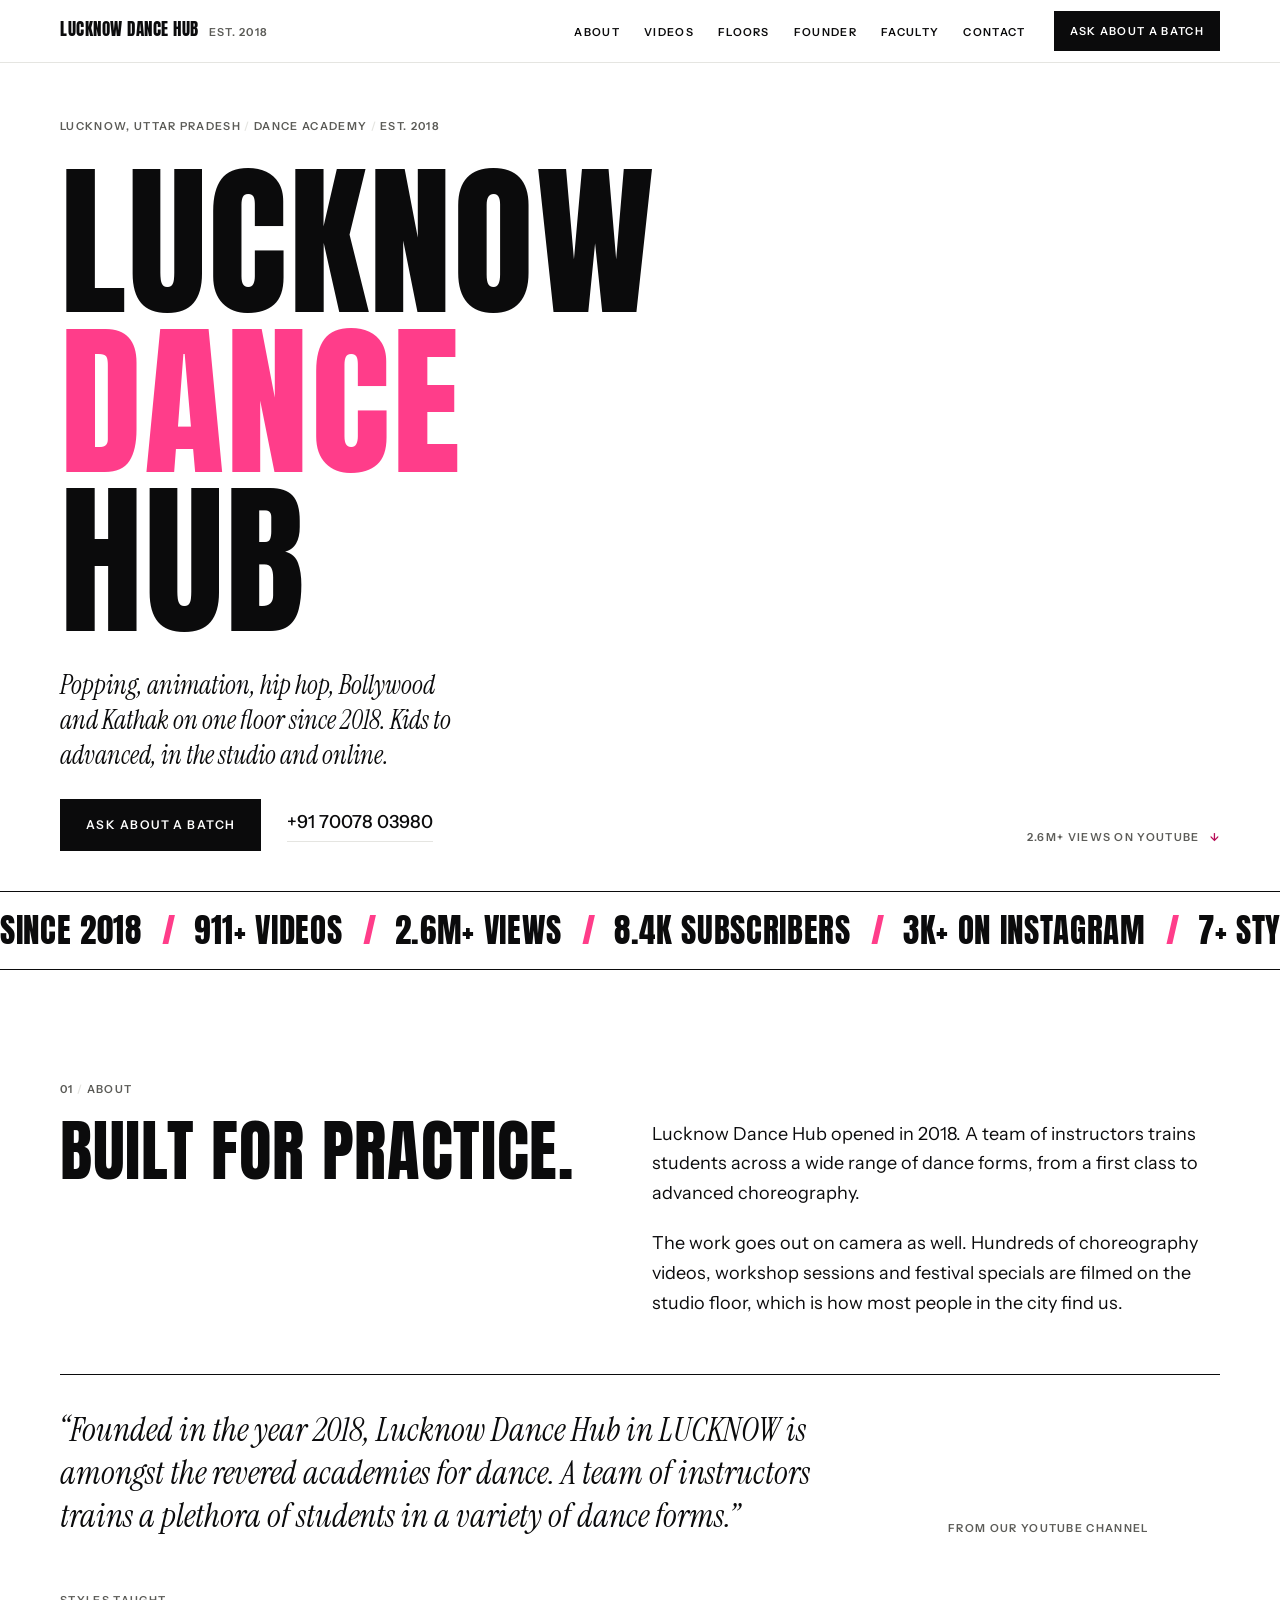
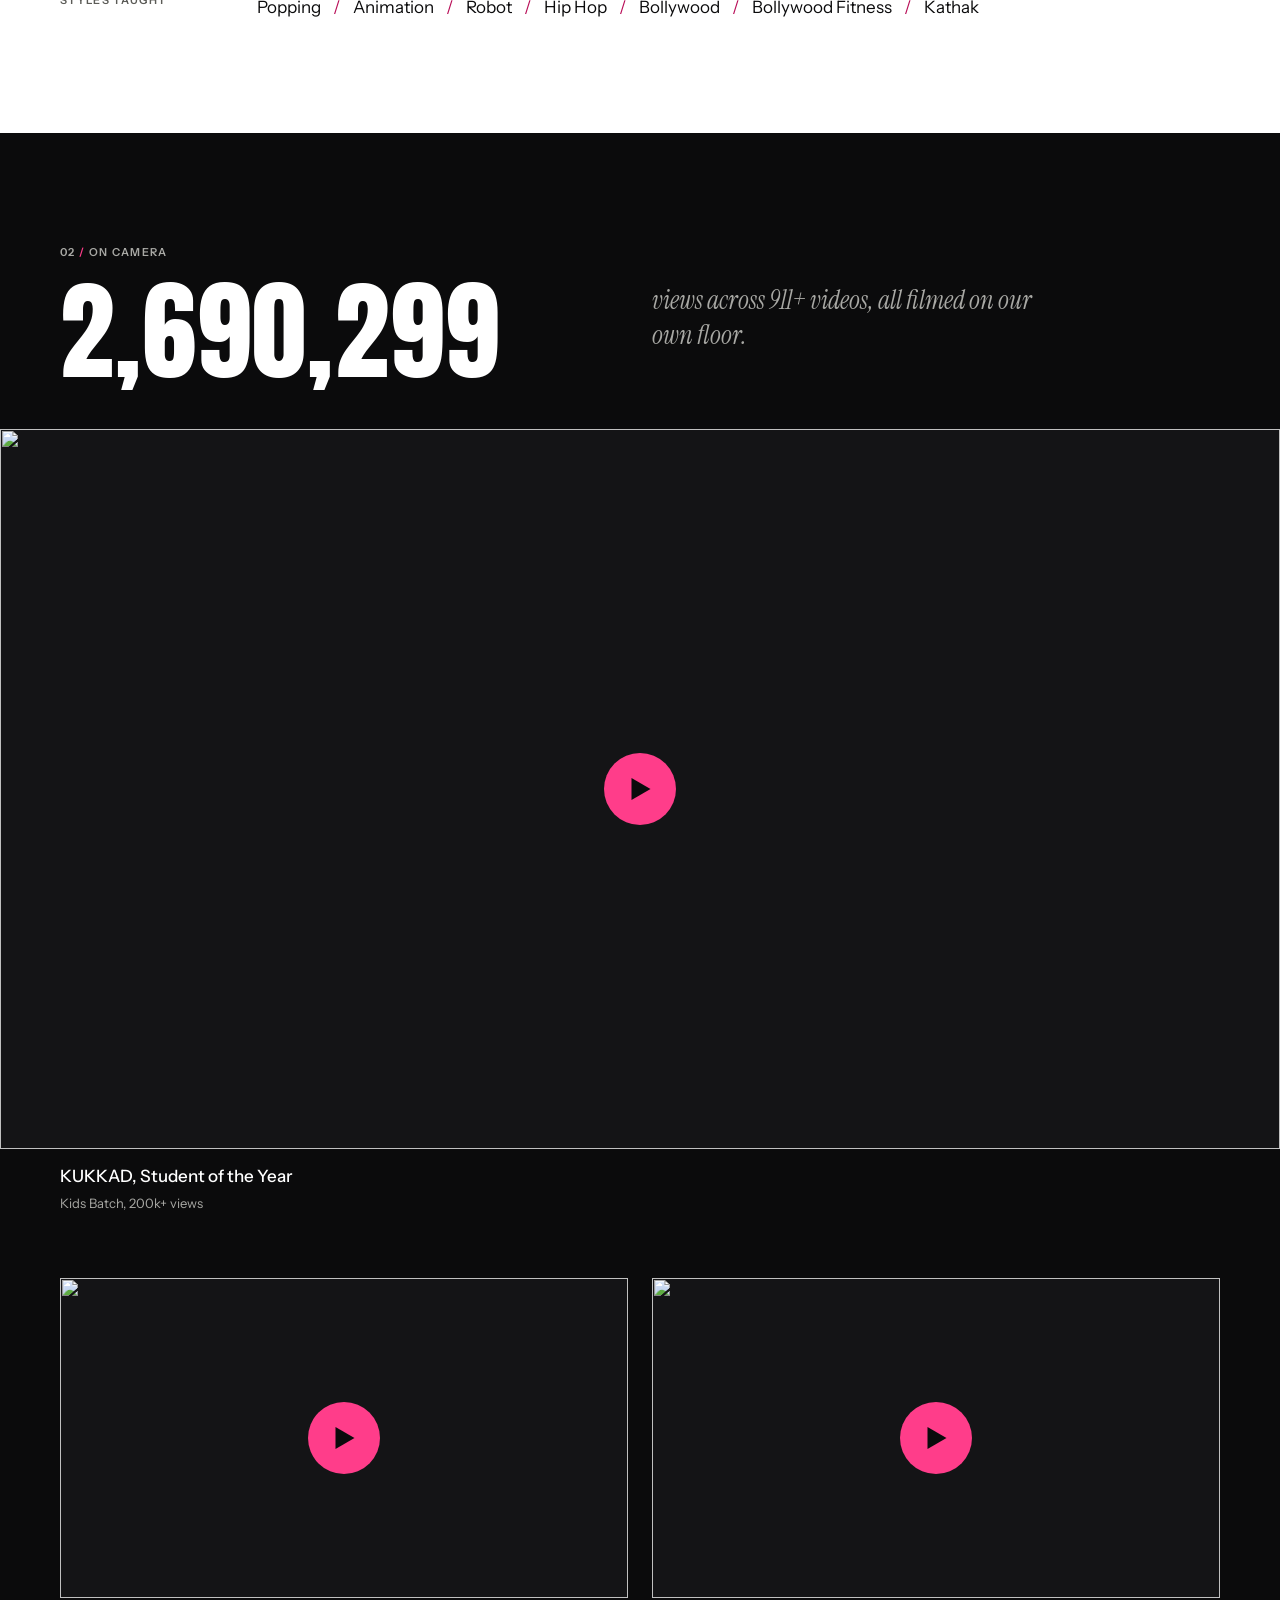
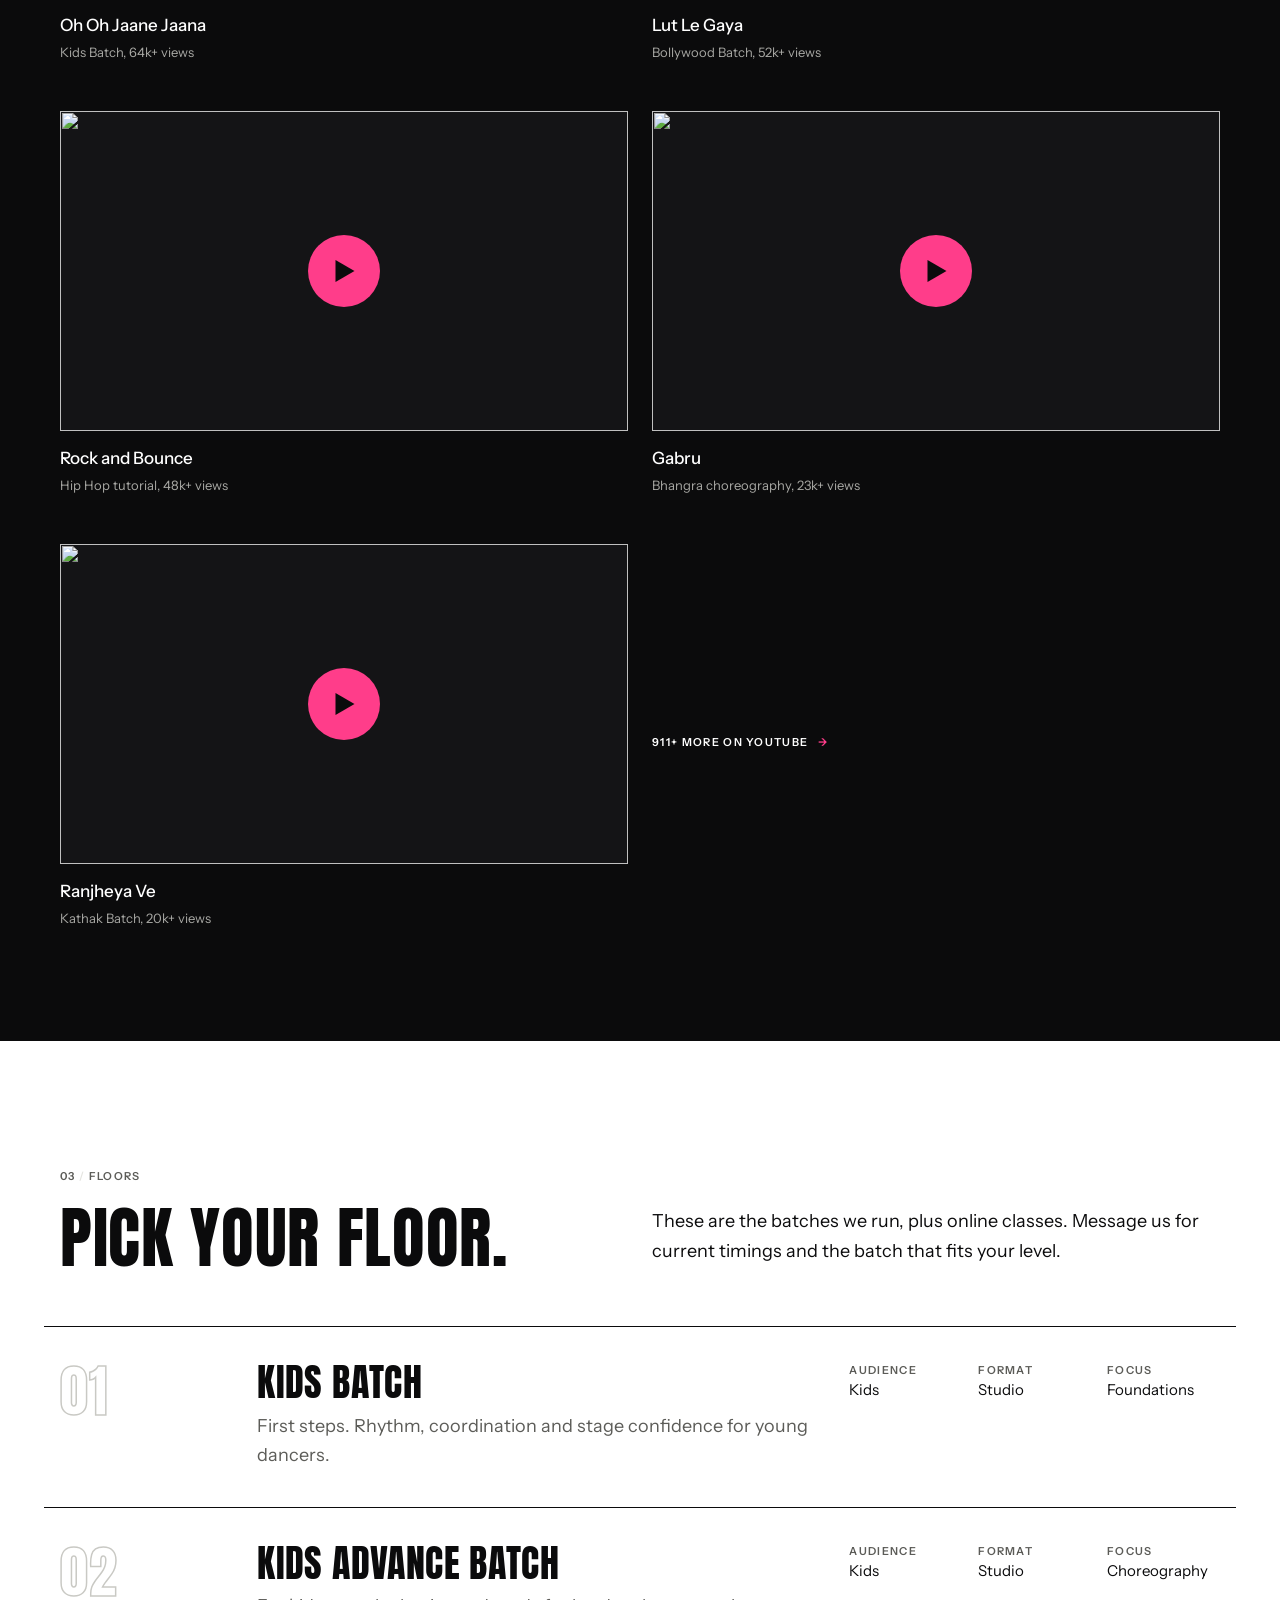
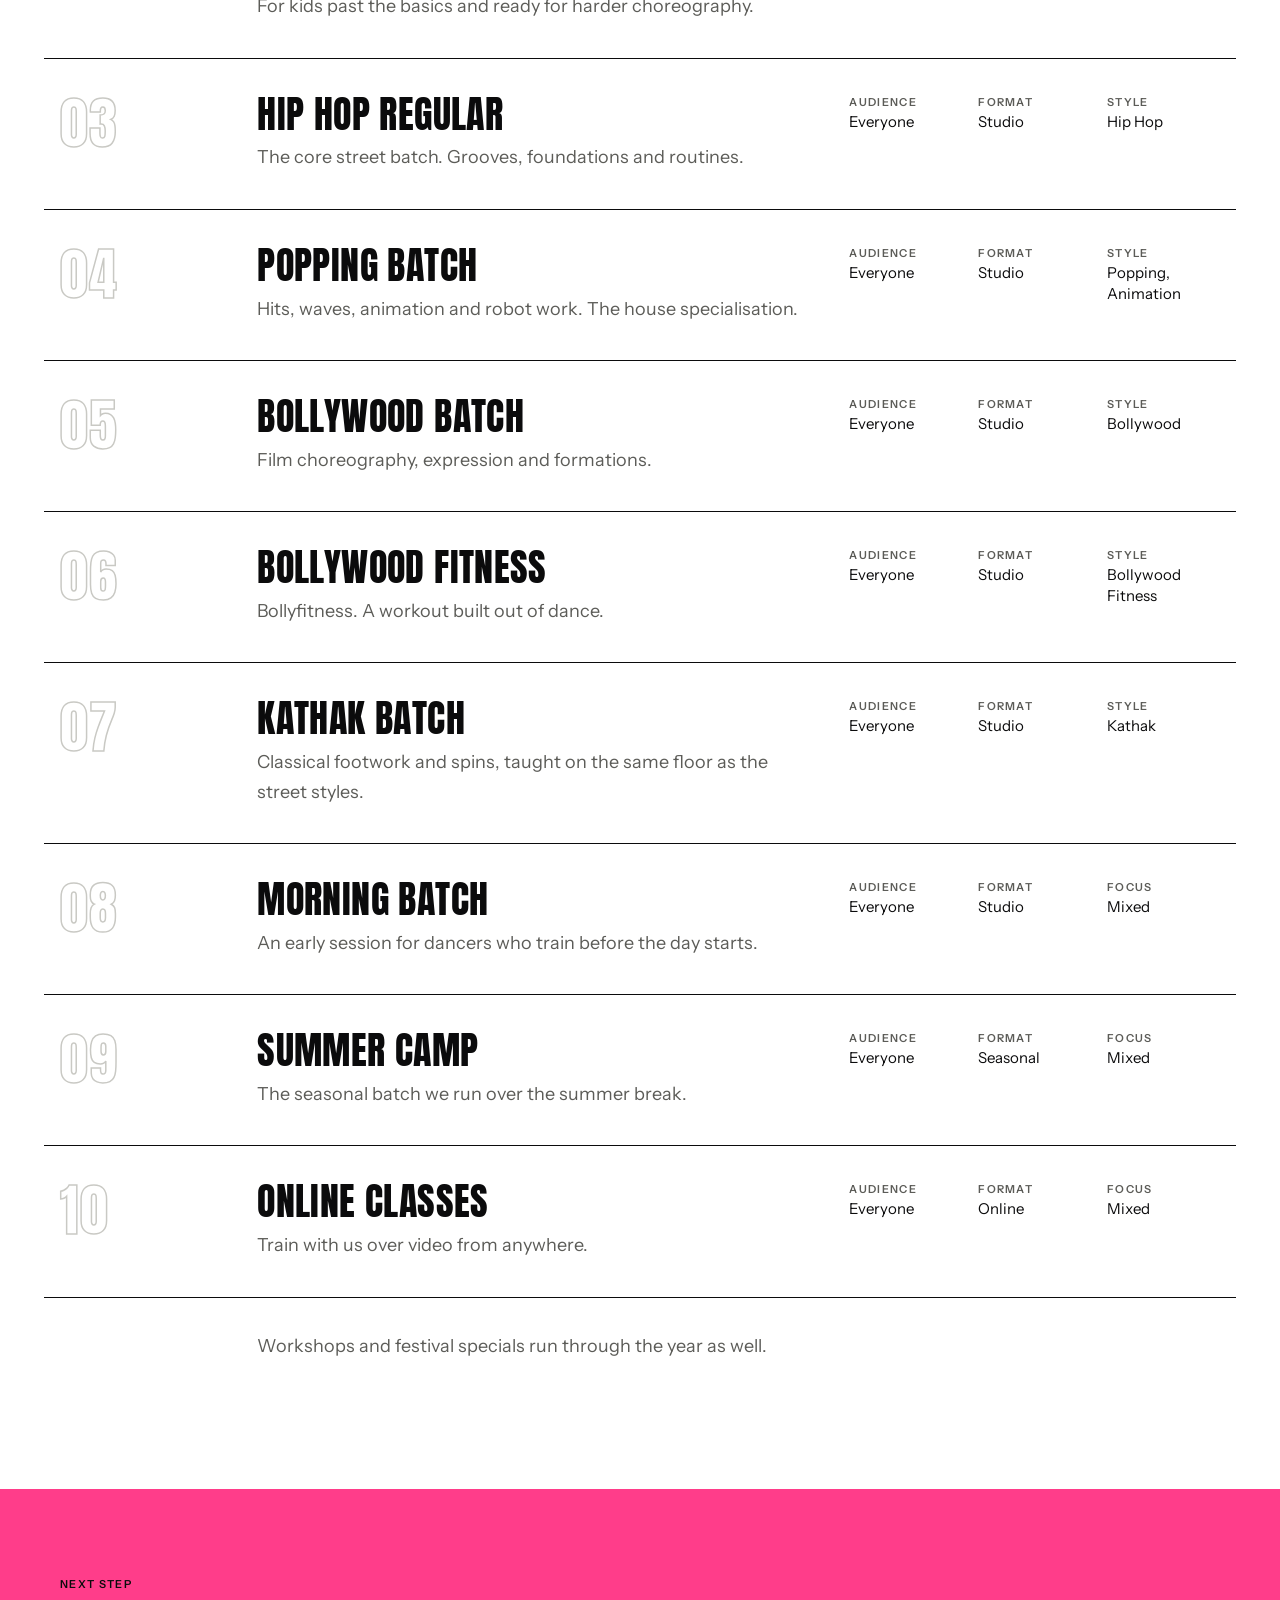
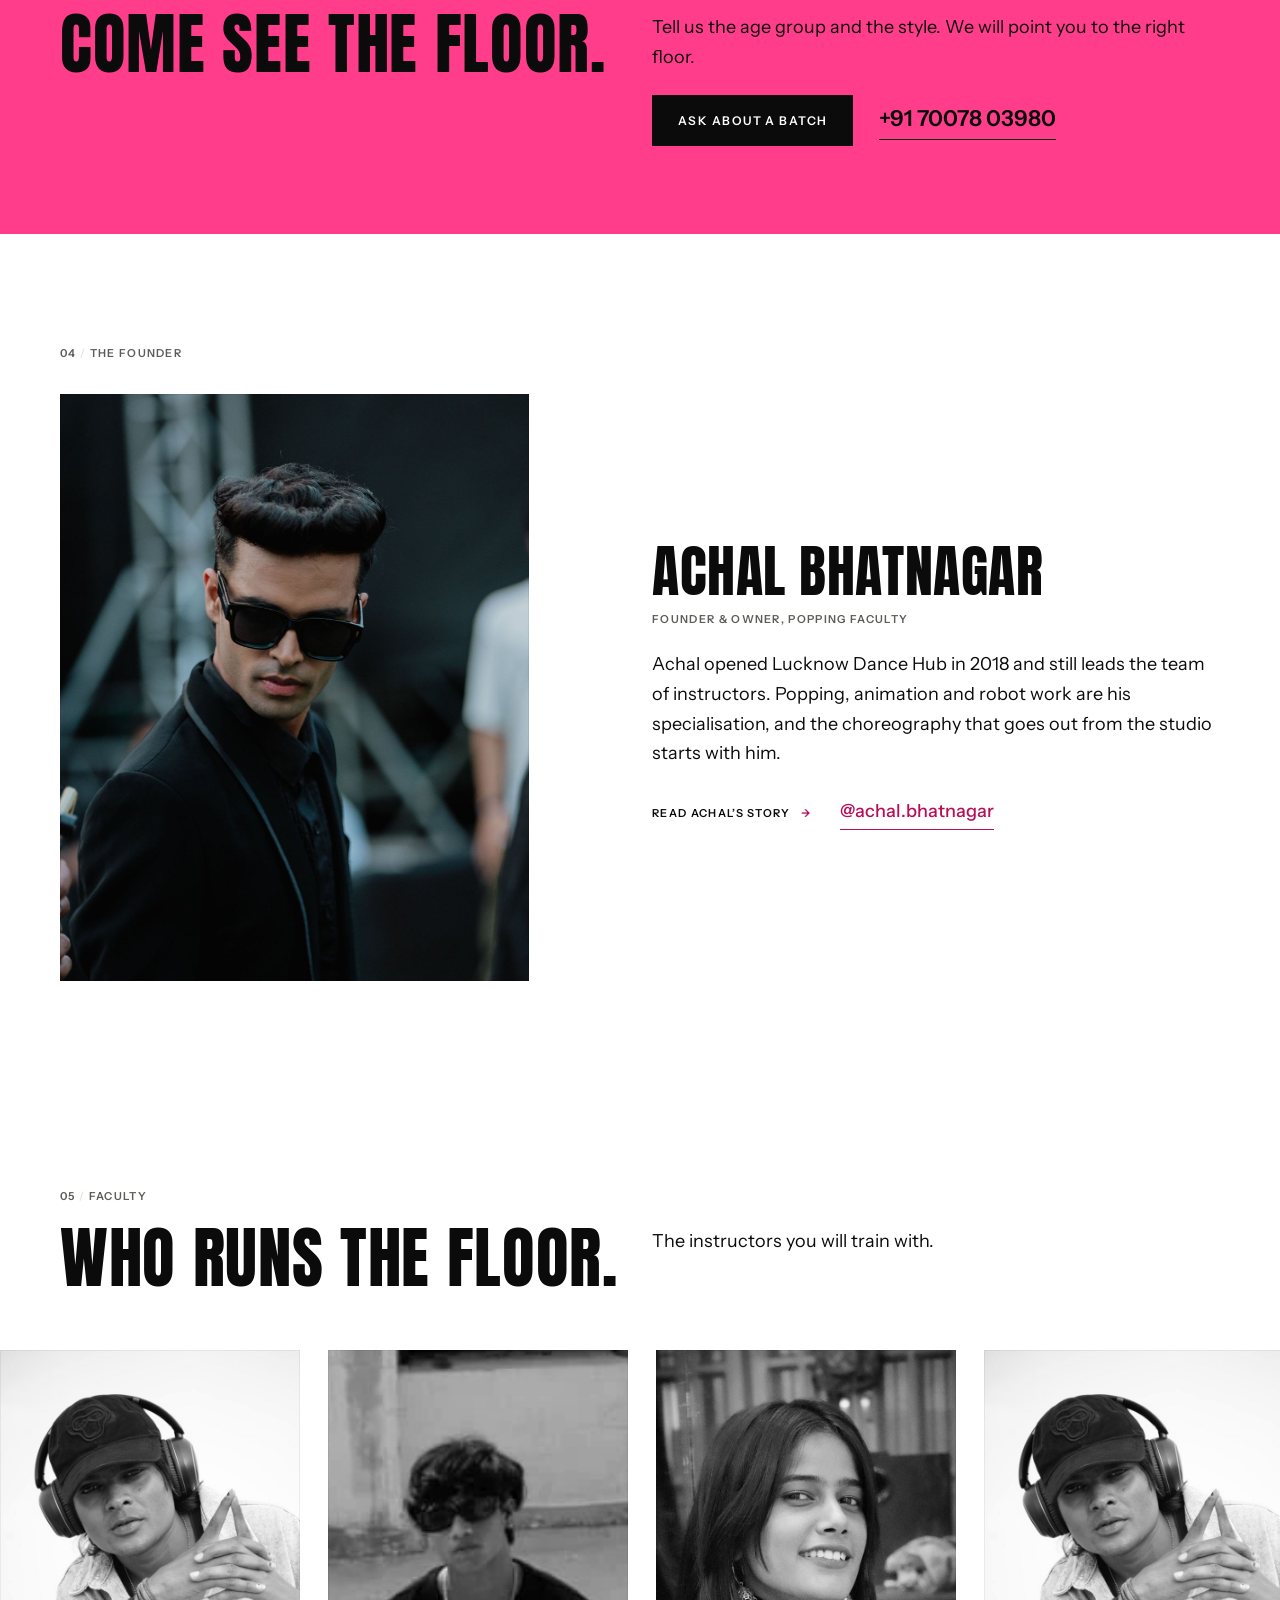
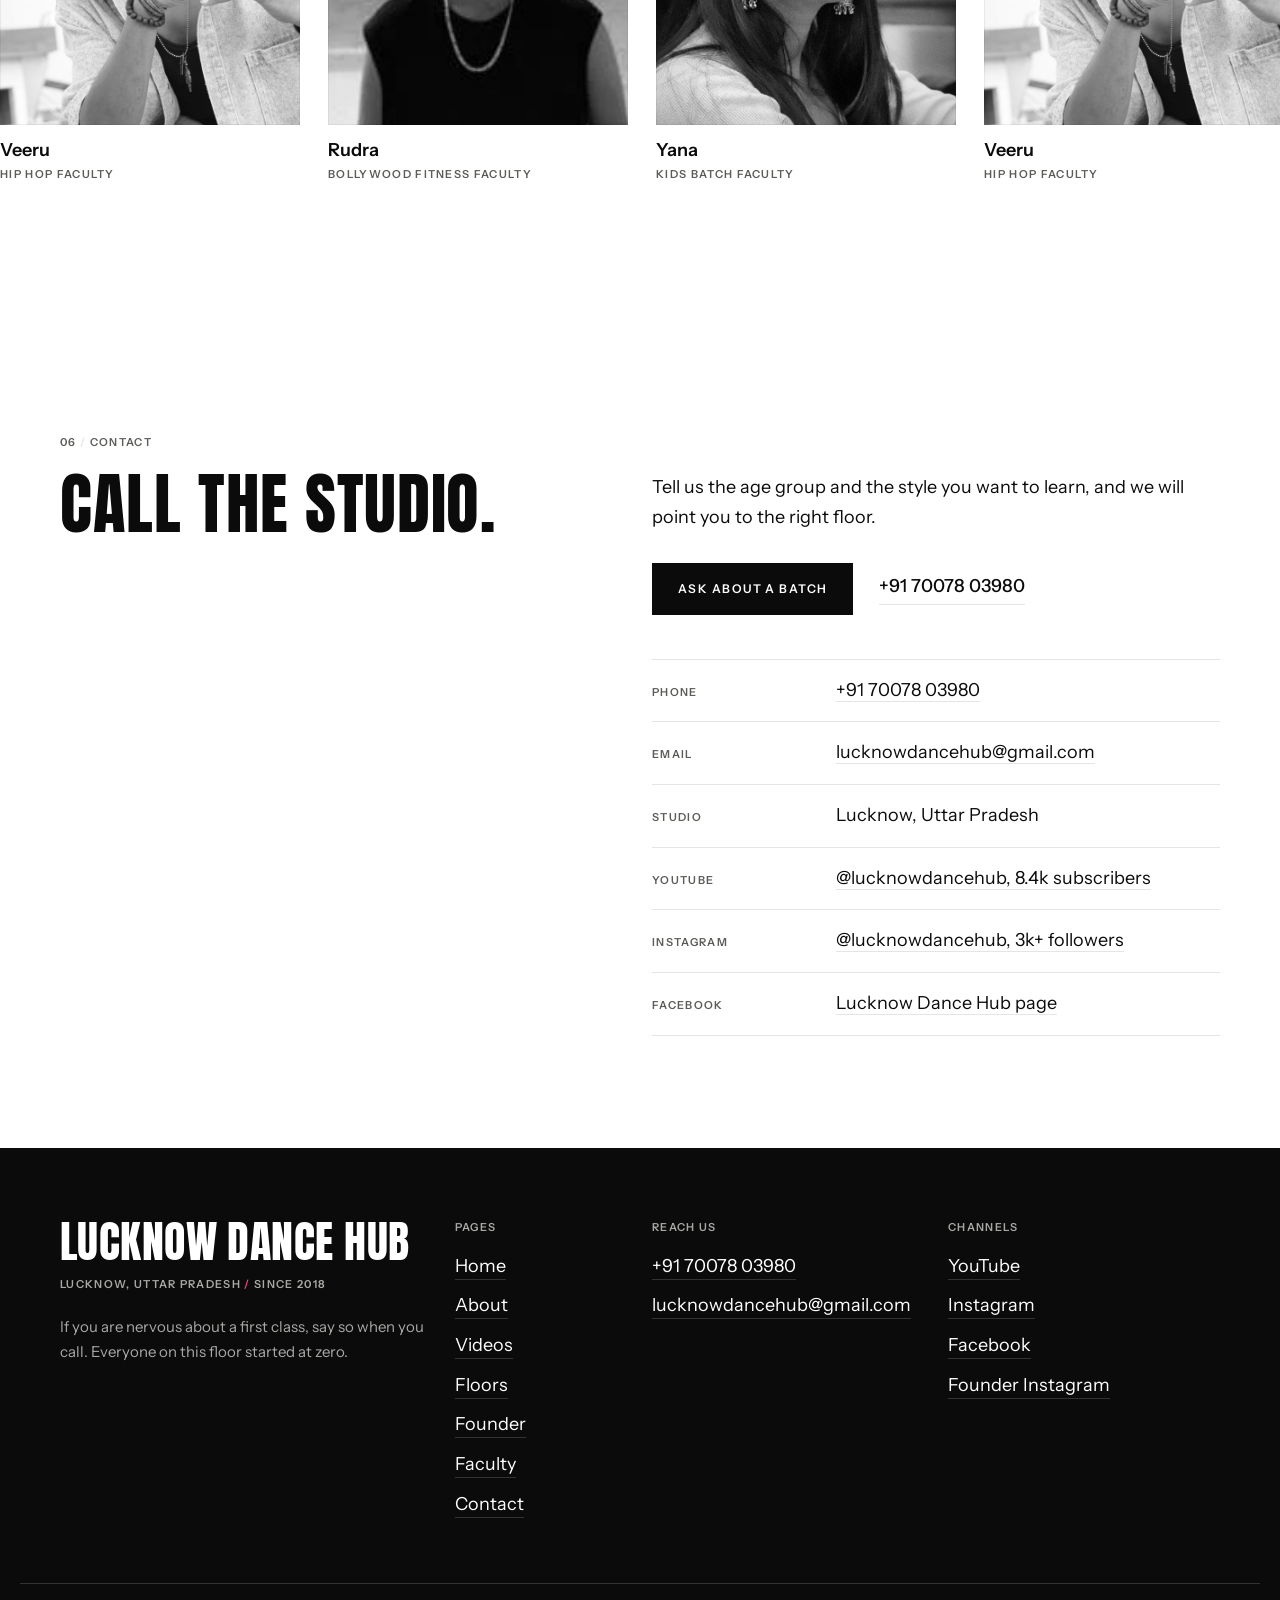
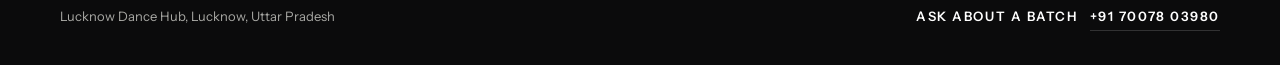
==== commit 31fddb41: "Remove Deepak Raj from faculty Co-Authored-By: Claude Fable 5 <noreply@anthropic.com>" ====
--- a/index.html
+++ b/index.html
@@ -446,17 +446,6 @@
           <li class="fac">
             <figure class="fac__fig">
               <span class="fac__frame">
-                <img class="fac__img" style="--z:1.2; --fx:0.496; --fy:0.3;" src="assets/deepak-raj.jpg" alt="Deepak Raj, Bollywood faculty at Lucknow Dance Hub" width="908" height="1600" loading="lazy" decoding="async">
-              </span>
-              <figcaption class="fac__cap">
-                <span class="fac__name">Deepak Raj</span>
-                <span class="label fac__role">Bollywood Faculty</span>
-              </figcaption>
-            </figure>
-          </li>
-          <li class="fac">
-            <figure class="fac__fig">
-              <span class="fac__frame">
                 <img class="fac__img" style="--z:3.9; --fx:0.515; --fy:0.391;" src="assets/rudra.jpg" alt="Rudra, Bollywood fitness faculty at Lucknow Dance Hub" width="720" height="1280" loading="lazy" decoding="async">
               </span>
               <figcaption class="fac__cap">
@@ -492,17 +481,6 @@
           <li class="fac">
             <figure class="fac__fig">
               <span class="fac__frame">
-                <img class="fac__img" style="--z:1.2; --fx:0.496; --fy:0.3;" src="assets/deepak-raj.jpg" alt="" width="908" height="1600" loading="lazy" decoding="async">
-              </span>
-              <figcaption class="fac__cap">
-                <span class="fac__name">Deepak Raj</span>
-                <span class="label fac__role">Bollywood Faculty</span>
-              </figcaption>
-            </figure>
-          </li>
-          <li class="fac">
-            <figure class="fac__fig">
-              <span class="fac__frame">
                 <img class="fac__img" style="--z:3.9; --fx:0.515; --fy:0.391;" src="assets/rudra.jpg" alt="" width="720" height="1280" loading="lazy" decoding="async">
               </span>
               <figcaption class="fac__cap">
@@ -538,17 +516,6 @@
           <li class="fac">
             <figure class="fac__fig">
               <span class="fac__frame">
-                <img class="fac__img" style="--z:1.2; --fx:0.496; --fy:0.3;" src="assets/deepak-raj.jpg" alt="" width="908" height="1600" loading="lazy" decoding="async">
-              </span>
-              <figcaption class="fac__cap">
-                <span class="fac__name">Deepak Raj</span>
-                <span class="label fac__role">Bollywood Faculty</span>
-              </figcaption>
-            </figure>
-          </li>
-          <li class="fac">
-            <figure class="fac__fig">
-              <span class="fac__frame">
                 <img class="fac__img" style="--z:3.9; --fx:0.515; --fy:0.391;" src="assets/rudra.jpg" alt="" width="720" height="1280" loading="lazy" decoding="async">
               </span>
               <figcaption class="fac__cap">
@@ -578,17 +545,6 @@
               <figcaption class="fac__cap">
                 <span class="fac__name">Veeru</span>
                 <span class="label fac__role">Hip Hop Faculty</span>
-              </figcaption>
-            </figure>
-          </li>
-          <li class="fac">
-            <figure class="fac__fig">
-              <span class="fac__frame">
-                <img class="fac__img" style="--z:1.2; --fx:0.496; --fy:0.3;" src="assets/deepak-raj.jpg" alt="" width="908" height="1600" loading="lazy" decoding="async">
-              </span>
-              <figcaption class="fac__cap">
-                <span class="fac__name">Deepak Raj</span>
-                <span class="label fac__role">Bollywood Faculty</span>
               </figcaption>
             </figure>
           </li>
